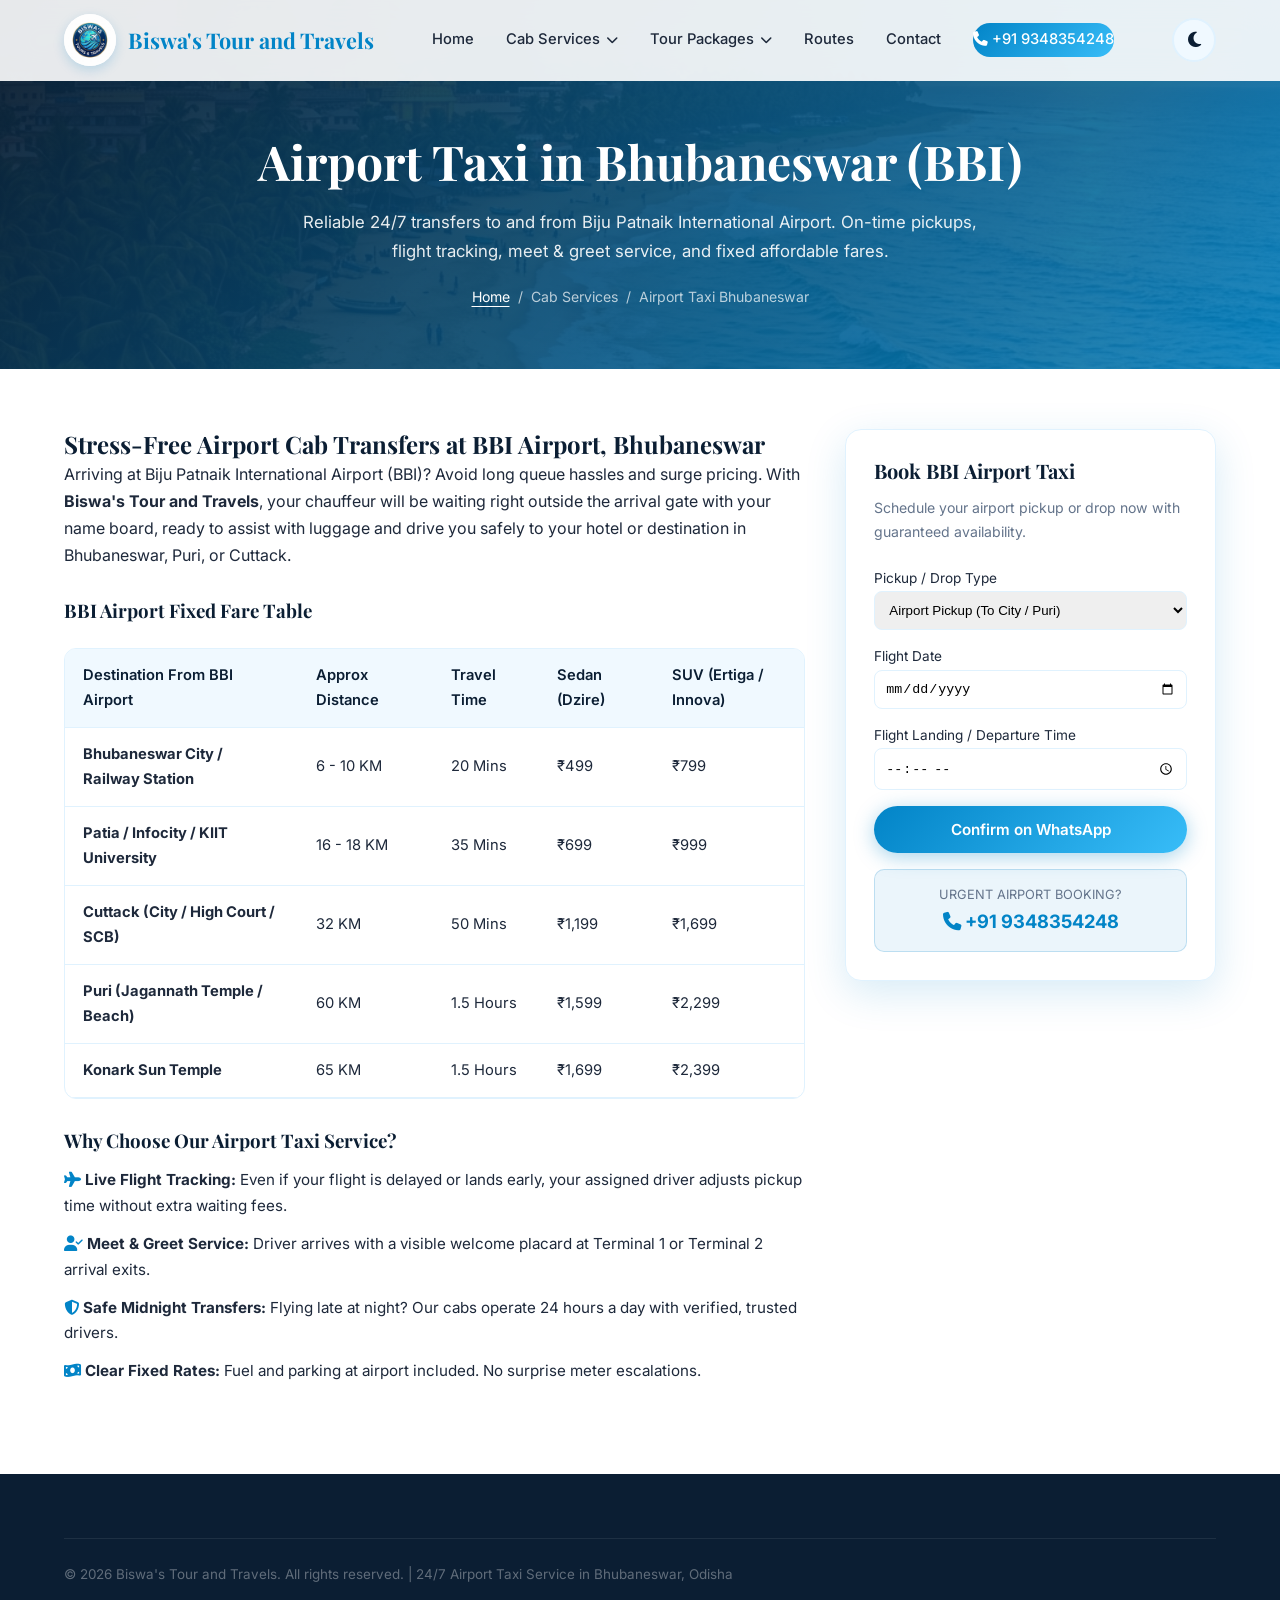
==== airport-taxi-bhubaneswar.html @ d4b322db "feat: expand website with dedicated tour package and cab service pages" ====
<!DOCTYPE html>
<html lang="en">

<head>
  <meta charset="UTF-8">
  <meta name="viewport" content="width=device-width, initial-scale=1.0">
  <title>Airport Taxi Bhubaneswar | BBI Airport Cab Service - Biswa's Tour and Travels</title>
  <meta name="description"
    content="Reliable 24/7 airport taxi in Bhubaneswar by Biswa's Tour and Travels. On-time BBI airport pickup & drop, flight tracking, flat fares to Puri, Cuttack & hotels.">
  <meta name="keywords"
    content="airport taxi bhubaneswar, bbi airport cab, bhubaneswar airport pickup drop, taxi from bhubaneswar airport to puri, car rental bhubaneswar airport">
  <link rel="canonical" href="airport-taxi-bhubaneswar.html">
  <link rel="shortcut icon" href="./images/logo.png">
  <link rel="stylesheet" href="style.css">
  <link rel="stylesheet" href="https://cdnjs.cloudflare.com/ajax/libs/font-awesome/6.5.1/css/all.min.css">

  <script type="application/ld+json">
  {
    "@context": "https://schema.org",
    "@type": "Service",
    "name": "Bhubaneswar Airport Taxi Service",
    "provider": {
      "@type": "TaxiService",
      "name": "Biswa's Tour and Travels",
      "telephone": "+919348354248",
      "address": {
        "@type": "PostalAddress",
        "streetAddress": "District Centre, Chandrasekharpur",
        "addressLocality": "Bhubaneswar",
        "addressRegion": "Odisha",
        "postalCode": "751016",
        "addressCountry": "IN"
      }
    },
    "areaServed": "Biju Patnaik International Airport (BBI), Bhubaneswar",
    "description": "On-time airport transfers from Biju Patnaik International Airport (BBI) to Bhubaneswar city, Puri, Cuttack, and Odisha."
  }
  </script>
</head>

<body>
  <!-- NAVBAR -->
  <nav class="navbar scrolled" id="navbar">
    <div class="container">
      <a href="index.html" class="logo">
        <div class="logo-icon"><img src="./images/logo.png" alt="Biswa's Tour and Travels Logo"></div>
        Biswa's Tour and Travels
      </a>
      <div class="nav-links" id="nav-links">
        <a href="index.html">Home</a>
        <div class="nav-dropdown">
          <a class="nav-dropdown-toggle">Cab Services <i class="fa-solid fa-chevron-down"></i></a>
          <div class="dropdown-menu">
            <a href="cab-booking-bhubaneswar.html"><i class="fa-solid fa-car"></i> Cab Booking</a>
            <a href="airport-taxi-bhubaneswar.html"><i class="fa-solid fa-plane-arrival"></i> Airport Taxi</a>
            <a href="outstation-cab-bhubaneswar.html"><i class="fa-solid fa-route"></i> Outstation Cab</a>
            <a href="local-sightseeing-bhubaneswar.html"><i class="fa-solid fa-camera"></i> Local Sightseeing</a>
          </div>
        </div>
        <div class="nav-dropdown">
          <a class="nav-dropdown-toggle">Tour Packages <i class="fa-solid fa-chevron-down"></i></a>
          <div class="dropdown-menu">
            <a href="puri-tour-package.html"><i class="fa-solid fa-om"></i> Puri Tour Package</a>
            <a href="konark-tour-package.html"><i class="fa-solid fa-sun"></i> Konark Tour Package</a>
            <a href="chilika-tour-package.html"><i class="fa-solid fa-water"></i> Chilika Lake Tour</a>
            <a href="daringbadi-tour-package.html"><i class="fa-solid fa-mountain"></i> Daringbadi Tour</a>
            <a href="simlipal-tour-package.html"><i class="fa-solid fa-paw"></i> Simlipal National Park</a>
          </div>
        </div>
        <a href="index.html#popular-routes">Routes</a>
        <a href="contact.html">Contact</a>
        <a href="tel:+919348354248" class="nav-cta"><i class="fa-solid fa-phone"></i> +91 9348354248</a>
      </div>
      <button class="theme-toggle" id="theme-toggle" aria-label="Toggle dark mode">
        <i class="fa-solid fa-moon"></i><i class="fa-solid fa-sun"></i>
      </button>
      <button class="hamburger" id="hamburger" aria-label="Toggle menu">
        <span></span><span></span><span></span>
      </button>
    </div>
  </nav>

  <!-- PAGE HERO -->
  <section class="page-hero">
    <div class="container">
      <h1>Airport Taxi in Bhubaneswar (BBI)</h1>
      <p>Reliable 24/7 transfers to and from Biju Patnaik International Airport. On-time pickups, flight tracking, meet & greet service, and fixed affordable fares.</p>
      <div class="breadcrumbs">
        <a href="index.html">Home</a> <span>/</span> <span>Cab Services</span> <span>/</span> <span>Airport Taxi Bhubaneswar</span>
      </div>
    </div>
  </section>

  <!-- DETAILS CONTENT -->
  <section class="details-content">
    <div class="container">
      <div class="details-grid">
        <div class="details-main">
          <h2>Stress-Free Airport Cab Transfers at BBI Airport, Bhubaneswar</h2>
          <p>Arriving at Biju Patnaik International Airport (BBI)? Avoid long queue hassles and surge pricing. With <strong>Biswa's Tour and Travels</strong>, your chauffeur will be waiting right outside the arrival gate with your name board, ready to assist with luggage and drive you safely to your hotel or destination in Bhubaneswar, Puri, or Cuttack.</p>

          <h3 style="margin-top:30px; margin-bottom:14px;">BBI Airport Fixed Fare Table</h3>
          <div class="table-responsive">
            <table class="styled-table">
              <thead>
                <tr>
                  <th>Destination From BBI Airport</th>
                  <th>Approx Distance</th>
                  <th>Travel Time</th>
                  <th>Sedan (Dzire)</th>
                  <th>SUV (Ertiga / Innova)</th>
                </tr>
              </thead>
              <tbody>
                <tr>
                  <td><strong>Bhubaneswar City / Railway Station</strong></td>
                  <td>6 - 10 KM</td>
                  <td>20 Mins</td>
                  <td>₹499</td>
                  <td>₹799</td>
                </tr>
                <tr>
                  <td><strong>Patia / Infocity / KIIT University</strong></td>
                  <td>16 - 18 KM</td>
                  <td>35 Mins</td>
                  <td>₹699</td>
                  <td>₹999</td>
                </tr>
                <tr>
                  <td><strong>Cuttack (City / High Court / SCB)</strong></td>
                  <td>32 KM</td>
                  <td>50 Mins</td>
                  <td>₹1,199</td>
                  <td>₹1,699</td>
                </tr>
                <tr>
                  <td><strong>Puri (Jagannath Temple / Beach)</strong></td>
                  <td>60 KM</td>
                  <td>1.5 Hours</td>
                  <td>₹1,599</td>
                  <td>₹2,299</td>
                </tr>
                <tr>
                  <td><strong>Konark Sun Temple</strong></td>
                  <td>65 KM</td>
                  <td>1.5 Hours</td>
                  <td>₹1,699</td>
                  <td>₹2,399</td>
                </tr>
              </tbody>
            </table>
          </div>

          <h3 style="margin-top:30px; margin-bottom:14px;">Why Choose Our Airport Taxi Service?</h3>
          <ul style="display:flex; flex-direction:column; gap:12px; font-size:0.95rem; color:var(--text); margin-bottom:30px;">
            <li><i class="fa-solid fa-plane" style="color:var(--primary);"></i> <strong>Live Flight Tracking:</strong> Even if your flight is delayed or lands early, your assigned driver adjusts pickup time without extra waiting fees.</li>
            <li><i class="fa-solid fa-user-check" style="color:var(--primary);"></i> <strong>Meet & Greet Service:</strong> Driver arrives with a visible welcome placard at Terminal 1 or Terminal 2 arrival exits.</li>
            <li><i class="fa-solid fa-shield-halved" style="color:var(--primary);"></i> <strong>Safe Midnight Transfers:</strong> Flying late at night? Our cabs operate 24 hours a day with verified, trusted drivers.</li>
            <li><i class="fa-solid fa-money-bill-wave" style="color:var(--primary);"></i> <strong>Clear Fixed Rates:</strong> Fuel and parking at airport included. No surprise meter escalations.</li>
          </ul>
        </div>

        <!-- SIDEBAR -->
        <aside class="sidebar">
          <div class="sidebar-booking-card">
            <h3>Book BBI Airport Taxi</h3>
            <p>Schedule your airport pickup or drop now with guaranteed availability.</p>
            <form onsubmit="event.preventDefault(); window.open('https://wa.me/919348354248?text=' + encodeURIComponent('Hi Biswa\'s Tour and Travels, I need an Airport Taxi at Bhubaneswar (BBI) on ' + document.getElementById('air-date').value + ' for flight time ' + document.getElementById('air-time').value), '_blank');">
              <div class="form-group" style="margin-bottom:12px;">
                <label style="font-size:0.85rem;">Pickup / Drop Type</label>
                <select id="air-service" style="width:100%; padding:10px; border-radius:8px; border:1px solid var(--border);" required>
                  <option value="Airport Pickup">Airport Pickup (To City / Puri)</option>
                  <option value="Airport Drop">Airport Drop (From City / Hotels)</option>
                </select>
              </div>
              <div class="form-group" style="margin-bottom:12px;">
                <label style="font-size:0.85rem;">Flight Date</label>
                <input type="date" id="air-date" style="width:100%; padding:10px; border-radius:8px; border:1px solid var(--border);" required>
              </div>
              <div class="form-group" style="margin-bottom:16px;">
                <label style="font-size:0.85rem;">Flight Landing / Departure Time</label>
                <input type="time" id="air-time" style="width:100%; padding:10px; border-radius:8px; border:1px solid var(--border);" required>
              </div>
              <button type="submit" class="btn btn-primary" style="width:100%; justify-content:center;">Confirm on WhatsApp</button>
            </form>

            <div class="call-badge-box">
              <span>Urgent Airport Booking?</span>
              <a href="tel:+919348354248"><i class="fa-solid fa-phone"></i> +91 9348354248</a>
            </div>
          </div>
        </aside>
      </div>
    </div>
  </section>

  <!-- FOOTER -->
  <footer class="footer">
    <div class="container">
      <div class="footer-bottom">
        <p>&copy; 2026 Biswa's Tour and Travels. All rights reserved. | 24/7 Airport Taxi Service in Bhubaneswar, Odisha</p>
      </div>
    </div>
  </footer>

  <!-- Mobile Bottom Sticky Action Bar -->
  <div class="mobile-bottom-bar">
    <a href="tel:+919348354248" class="mobile-btn mobile-btn-call"><i class="fa-solid fa-phone"></i> Call Airport Desk</a>
    <a href="https://wa.me/919348354248?text=Hello Biswa's Tour and Travels, I need an airport taxi at BBI Airport Bhubaneswar." target="_blank" class="mobile-btn mobile-btn-wa"><i class="fa-brands fa-whatsapp"></i> WhatsApp</a>
  </div>

  <script src="script.js"></script>
</body>
</html>
---- style.css ----
@import url('https://fonts.googleapis.com/css2?family=Inter:wght@300;400;500;600;700&family=Playfair+Display:wght@400;500;600;700&display=swap');

:root {
  --primary: #0284c7;
  --primary-dark: #0369a1;
  --primary-light: #38bdf8;
  --accent: #0ea5e9;
  --accent-gold: #f59e0b;
  --accent-light: #7dd3fc;
  --dark: #0b1e33;
  --dark-light: #132d4b;
  --text: #1e293b;
  --text-light: #64748b;
  --white: #ffffff;
  --off-white: #f0f9ff;
  --border: #e0f2fe;
  --shadow: 0 4px 24px rgba(2,132,199,0.08);
  --shadow-lg: 0 12px 40px rgba(2,132,199,0.16);
  --radius: 16px;
  --radius-sm: 10px;
  --transition: 0.3s cubic-bezier(0.4, 0, 0.2, 1);
}

*, *::before, *::after { box-sizing: border-box; margin: 0; padding: 0; }

html { scroll-behavior: smooth; font-size: 16px; }

body {
  font-family: 'Inter', sans-serif;
  color: var(--text);
  line-height: 1.7;
  background: var(--white);
  overflow-x: hidden;
}

h1, h2, h3, h4 { font-family: 'Playfair Display', serif; line-height: 1.3; color: var(--dark); }

a { text-decoration: none; color: inherit; transition: var(--transition); }
img { max-width: 100%; display: block; }
ul { list-style: none; }

.container { max-width: 1200px; margin: 0 auto; padding: 0 24px; }

/* ─── NAVBAR ─── */
.navbar {
  position: fixed; top: 0; left: 0; right: 0; z-index: 1000;
  padding: 14px 0;
  background: rgba(255,255,255,0.9);
  backdrop-filter: blur(16px);
  border-bottom: 1px solid transparent;
  transition: var(--transition);
}
.navbar.scrolled {
  padding: 10px 0;
  border-bottom-color: var(--border);
  box-shadow: 0 4px 20px rgba(2,132,199,0.08);
}
.navbar .container { display: flex; align-items: center; justify-content: space-between; }
.logo {
  display: flex; align-items: center; gap: 12px;
  font-family: 'Playfair Display', serif; font-size: 1.35rem; font-weight: 700; color: var(--primary);
}
.logo-icon {
  width: 52px; height: 52px;
  border-radius: 50%; display: flex; align-items: center; justify-content: center;
  overflow: hidden; flex-shrink: 0;
  box-shadow: 0 4px 12px rgba(2,132,199,0.2);
  background: white;
}
.logo-icon img {
  width: 100%; height: 100%; object-fit: cover;
}
/* small image logo in navbar */
.site-logo {
  width: 52px; height: 52px; object-fit: contain; border-radius: 50%; display: inline-block;
}
.logo-text { font-family: 'Playfair Display', serif; font-size: 1.05rem; font-weight: 700; color: var(--primary); }
.nav-links { display: flex; gap: 32px; align-items: center; }
.nav-links a {
  font-size: 0.92rem; font-weight: 500; color: var(--text);
  position: relative; padding: 4px 0;
}
.nav-links a::after {
  content: ''; position: absolute; bottom: -2px; left: 0; width: 0; height: 2px;
  background: var(--primary); border-radius: 2px; transition: var(--transition);
}
.nav-links a:hover { color: var(--primary); }
.nav-links a:hover::after { width: 100%; }
.nav-cta {
  background: linear-gradient(135deg, var(--primary), var(--primary-light));
  color: white !important; padding: 10px 24px; border-radius: 50px;
  font-weight: 600; font-size: 0.88rem;
}
.nav-cta::after { display: none !important; }
.nav-cta:hover { transform: translateY(-2px); box-shadow: 0 6px 20px rgba(2,132,199,0.35); }

.hamburger {
  display: none; flex-direction: column; gap: 5px; cursor: pointer;
  background: none; border: none; padding: 4px; z-index: 1001;
}
.hamburger span {
  width: 26px; height: 2.5px; background: var(--dark); border-radius: 4px;
  transition: var(--transition);
}
.hamburger.active span:nth-child(1) { transform: rotate(45deg) translate(5px, 5px); }
.hamburger.active span:nth-child(2) { opacity: 0; }
.hamburger.active span:nth-child(3) { transform: rotate(-45deg) translate(5px, -5px); }

/* ─── HERO ─── */
.hero {
  min-height: 100vh; display: flex; align-items: center; justify-content: center;
  position: relative; overflow: hidden;
  background: url('images/hero-bg.png') center/cover no-repeat;
}
.hero::before {
  content: ''; position: absolute; inset: 0;
  background: linear-gradient(135deg, rgba(11,30,51,0.82) 0%, rgba(2,132,199,0.55) 100%);
}
.hero-content {
  position: relative; z-index: 2; text-align: center;
  max-width: 780px; padding: 0 24px;
}
.hero-badge {
  display: inline-flex; align-items: center; gap: 8px;
  background: rgba(255,255,255,0.15); backdrop-filter: blur(12px);
  padding: 8px 20px; border-radius: 50px; margin-bottom: 28px;
  color: var(--accent-light); font-size: 0.85rem; font-weight: 500;
  border: 1px solid rgba(255,255,255,0.2);
}
.hero h1 {
  font-size: clamp(2.4rem, 5.5vw, 4rem); color: white;
  margin-bottom: 20px; letter-spacing: -0.5px;
}
.hero h1 span { color: var(--accent-light); }
.hero p {
  font-size: clamp(1rem, 2vw, 1.2rem); color: rgba(255,255,255,0.9);
  margin-bottom: 36px; max-width: 560px; margin-inline: auto;
}
.hero-btns { display: flex; gap: 16px; justify-content: center; flex-wrap: wrap; }

.btn {
  display: inline-flex; align-items: center; gap: 8px;
  padding: 14px 32px; border-radius: 50px; font-weight: 600;
  font-size: 0.95rem; cursor: pointer; border: none;
  transition: var(--transition); font-family: 'Inter', sans-serif;
}
.btn-primary {
  background: linear-gradient(135deg, var(--primary), var(--primary-light));
  color: white; box-shadow: 0 4px 20px rgba(2,132,199,0.35);
}
.btn-primary:hover { transform: translateY(-3px); box-shadow: 0 8px 30px rgba(2,132,199,0.45); }
.btn-outline {
  background: rgba(255,255,255,0.1); color: white;
  border: 2px solid rgba(255,255,255,0.35); backdrop-filter: blur(8px);
}
.btn-outline:hover { background: rgba(255,255,255,0.2); border-color: white; transform: translateY(-3px); }

.hero-stats {
  display: flex; gap: 48px; justify-content: center;
  margin-top: 56px; padding-top: 32px;
  border-top: 1px solid rgba(255,255,255,0.15);
}
.hero-stat { text-align: center; }
.hero-stat .number { font-family: 'Playfair Display', serif; font-size: 2rem; font-weight: 700; color: white; }
.hero-stat .label { font-size: 0.82rem; color: rgba(255,255,255,0.65); margin-top: 4px; }
/* ─── 3D REAL ANIMATION CAR ─── */
.scene-3d {
  position: absolute;
  bottom: 0;
  left: 0;
  width: 100%;
  height: 120px;
  perspective: 800px;
  overflow: hidden;
  z-index: 2;
  background: linear-gradient(to bottom, transparent, rgba(0,0,0,0.4));
}
.road-3d {
  position: absolute;
  bottom: -40px;
  left: -50%;
  width: 200%;
  height: 120px;
  background: repeating-linear-gradient(90deg, #1e293b 0%, #1e293b 40px, #0f172a 40px, #0f172a 80px);
  transform: rotateX(75deg);
  transform-origin: bottom;
  animation: moveRoad3D 0.5s linear infinite;
  box-shadow: inset 0 20px 20px rgba(0,0,0,0.5);
}
.road-3d::before {
  content: '';
  position: absolute;
  top: 50%;
  left: 0;
  width: 100%;
  height: 4px;
  background: repeating-linear-gradient(90deg, rgba(255,255,255,0.5) 0%, rgba(255,255,255,0.5) 20px, transparent 20px, transparent 40px);
}
@keyframes moveRoad3D {
  0% { transform: rotateX(75deg) translateX(0); }
  100% { transform: rotateX(75deg) translateX(-80px); }
}

.car-3d-wrapper {
  position: absolute;
  bottom: 15px;
  left: 50%;
  transform: translateX(-50%) translateZ(50px);
  display: flex;
  flex-direction: column;
  align-items: center;
  transition: transform 0.3s;
}
.car-3d-wrapper:hover {
  transform: translateX(-50%) translateZ(100px) scale(1.1);
}

.real-3d-car {
  overflow: visible;
}
.car-body {
  animation: bounceBody 0.8s ease-in-out infinite alternate;
  transform-origin: center;
}
.car-shadow {
  animation: pulseShadow 0.8s ease-in-out infinite alternate;
  transform-origin: center;
}
.wheel {
  transform-origin: center;
}
.back-wheel {
  transform-origin: 65px 65px;
  animation: spinWheel 0.4s linear infinite;
}
.front-wheel {
  transform-origin: 155px 65px;
  animation: spinWheel 0.4s linear infinite;
}

@keyframes bounceBody {
  0% { transform: translateY(0) rotate(0deg); }
  100% { transform: translateY(-3px) rotate(-0.5deg); }
}
@keyframes pulseShadow {
  0% { transform: scale(1); opacity: 0.5; }
  100% { transform: scale(0.9); opacity: 0.3; }
}
@keyframes spinWheel {
  0% { transform: rotate(0deg); }
  100% { transform: rotate(360deg); }
}

.car-model-tag {
  position: absolute;
  top: -15px;
  background: var(--accent);
  color: var(--dark);
  font-size: 0.7rem;
  font-weight: 700;
  padding: 3px 10px;
  border-radius: 4px;
  letter-spacing: 1px;
  box-shadow: 0 4px 10px rgba(0,0,0,0.4);
  text-transform: uppercase;
  z-index: 10;
  animation: bounceBody 0.8s ease-in-out infinite alternate;
}
.car-model-tag::after {
  content: '';
  position: absolute;
  bottom: -5px;
  left: 50%;
  transform: translateX(-50%);
  border-width: 5px 5px 0;
  border-style: solid;
  border-color: var(--accent) transparent transparent transparent;
}

/* ─── SECTION COMMON ─── */
.section { padding: 100px 0; }
.section-header { text-align: center; max-width: 600px; margin: 0 auto 60px; }
.section-tag {
  display: inline-block; font-size: 0.8rem; font-weight: 600; text-transform: uppercase;
  letter-spacing: 2px; color: var(--primary); margin-bottom: 12px;
  background: rgba(2,132,199,0.08); padding: 6px 16px; border-radius: 50px;
}
.section-header h2 { font-size: clamp(1.8rem, 3.5vw, 2.5rem); margin-bottom: 16px; }
.section-header p { color: var(--text-light); font-size: 1.05rem; }

/* ─── ABOUT ─── */
.about-grid { display: grid; grid-template-columns: 1fr 1fr; gap: 60px; align-items: center; }
.about-img {
  position: relative; border-radius: var(--radius); overflow: hidden;
  box-shadow: var(--shadow-lg);
}
.about-img img { width: 100%; height: 420px; object-fit: cover; }
.about-img-badge {
  position: absolute; bottom: 24px; left: 24px;
  background: rgba(255,255,255,0.95); backdrop-filter: blur(10px);
  padding: 16px 24px; border-radius: var(--radius-sm);
  box-shadow: var(--shadow);
}
.about-img-badge .number { font-family: 'Playfair Display', serif; font-size: 1.6rem; font-weight: 700; color: var(--primary); }
.about-img-badge .label { font-size: 0.78rem; color: var(--text-light); }
.about-text h2 { font-size: clamp(1.8rem, 3vw, 2.4rem); margin-bottom: 20px; }
.about-text p { color: var(--text-light); margin-bottom: 16px; font-size: 1.02rem; }
.about-features { display: flex; flex-direction: column; gap: 16px; margin-top: 28px; }
.about-feature {
  display: flex; align-items: center; gap: 14px;
  padding: 14px 18px; background: var(--off-white); border-radius: var(--radius-sm);
  transition: var(--transition);
}
.about-feature:hover { background: rgba(2,132,199,0.06); transform: translateX(6px); }
.about-feature-icon {
  width: 42px; height: 42px; border-radius: 10px;
  background: linear-gradient(135deg, var(--primary), var(--primary-light));
  display: flex; align-items: center; justify-content: center;
  color: white; font-size: 1.1rem; flex-shrink: 0;
}
.about-feature span { font-weight: 500; font-size: 0.95rem; }

/* ─── SERVICES ─── */
.services-section { background: var(--off-white); }
.services-grid { display: grid; grid-template-columns: repeat(3, 1fr); gap: 28px; }
.service-card {
  background: white; border-radius: var(--radius); padding: 40px 32px;
  text-align: center; box-shadow: var(--shadow);
  transition: var(--transition); position: relative; overflow: hidden;
  border: 1px solid var(--border);
}
.service-card::before {
  content: ''; position: absolute; top: 0; left: 0; right: 0; height: 4px;
  background: linear-gradient(90deg, var(--primary), var(--accent));
  transform: scaleX(0); transition: var(--transition); transform-origin: left;
}
.service-card:hover { transform: translateY(-8px); box-shadow: var(--shadow-lg); border-color: transparent; }
.service-card:hover::before { transform: scaleX(1); }
.service-icon {
  width: 72px; height: 72px; margin: 0 auto 24px;
  background: linear-gradient(135deg, rgba(2,132,199,0.08), rgba(2,132,199,0.18));
  border-radius: 20px; display: flex; align-items: center; justify-content: center;
  font-size: 1.8rem; transition: var(--transition); color: var(--primary);
}
.service-card:hover .service-icon {
  background: linear-gradient(135deg, var(--primary), var(--primary-light));
  color: white; transform: scale(1.1);
}
.service-card h3 { font-size: 1.3rem; margin-bottom: 14px; }
.service-card p { color: var(--text-light); font-size: 0.95rem; line-height: 1.7; }

/* ─── PRICE CALCULATOR ─── */
.calculator-section { background: linear-gradient(135deg, var(--dark), var(--dark-light)); }
.calculator-section .section-tag { background: rgba(2,132,199,0.2); color: var(--primary-light); }
.calculator-section .section-header h2 { color: white; }
.calculator-section .section-header p { color: rgba(255,255,255,0.6); }
.calc-card {
  max-width: 620px; margin: 0 auto;
  background: rgba(255,255,255,0.06); backdrop-filter: blur(20px);
  border: 1px solid rgba(255,255,255,0.1); border-radius: var(--radius);
  padding: 40px 36px; text-align: center;
}

/* Calculator Inputs */
.calc-inputs { margin-bottom: 8px; }
.calc-field {
  display: flex; align-items: center; gap: 14px;
  background: rgba(255,255,255,0.08); border: 2px solid rgba(255,255,255,0.12);
  border-radius: var(--radius-sm); padding: 4px 8px 4px 16px;
  transition: var(--transition);
}
.calc-field:focus-within { border-color: var(--primary-light); background: rgba(255,255,255,0.1); }
.calc-field-icon { font-size: 1.1rem; color: var(--primary-light); flex-shrink: 0; }
.calc-field-icon.dest { color: var(--accent); }
.calc-field input {
  flex: 1; padding: 14px 8px; background: transparent; border: none;
  color: white; font-size: 1rem; font-family: 'Inter', sans-serif; outline: none;
}
.calc-field input::placeholder { color: rgba(255,255,255,0.35); }

.calc-connector {
  display: flex; flex-direction: column; align-items: center;
  padding: 2px 0; margin-left: 28px;
}
.calc-connector-line { width: 2px; height: 8px; background: rgba(255,255,255,0.15); }
.calc-connector-dot {
  width: 28px; height: 28px; border-radius: 50%;
  background: rgba(255,255,255,0.08); border: 1px solid rgba(255,255,255,0.15);
  display: flex; align-items: center; justify-content: center;
  color: rgba(255,255,255,0.4); font-size: 0.7rem;
}

/* Loading */
.calc-loading {
  display: none; align-items: center; justify-content: center; gap: 12px;
  padding: 24px; color: rgba(255,255,255,0.6); font-size: 0.92rem;
}
.calc-loading.show { display: flex; animation: fadeUp 0.3s ease; }
.calc-spinner {
  width: 22px; height: 22px; border: 3px solid rgba(255,255,255,0.15);
  border-top-color: var(--primary-light); border-radius: 50%;
  animation: spin 0.8s linear infinite;
}
@keyframes spin { to { transform: rotate(360deg); } }

/* Error */
.calc-error {
  display: none; align-items: center; justify-content: center; gap: 10px;
  padding: 16px 20px; margin-top: 16px; border-radius: var(--radius-sm);
  background: rgba(239,68,68,0.12); border: 1px solid rgba(239,68,68,0.25);
  color: #fca5a5; font-size: 0.9rem;
}
.calc-error.show { display: flex; animation: fadeUp 0.3s ease; }

/* Results */
.calc-results { display: none; margin-top: 24px; }
.calc-results.show { display: block; animation: fadeUp 0.4s ease; }

.calc-distance-badge {
  display: inline-flex; align-items: center; gap: 10px;
  background: rgba(2,132,199,0.18); border: 1px solid rgba(2,132,199,0.3);
  padding: 10px 24px; border-radius: 50px; margin-bottom: 24px;
  color: var(--primary-light); font-weight: 600; font-size: 0.95rem;
}
.calc-duration {
  color: rgba(255,255,255,0.4); font-weight: 400; font-size: 0.85rem;
  padding-left: 10px; border-left: 1px solid rgba(255,255,255,0.15);
}

.calc-cars-grid { display: grid; grid-template-columns: 1fr 1fr; gap: 16px; }

.calc-car-card {
  background: rgba(255,255,255,0.06); border: 1px solid rgba(255,255,255,0.1);
  border-radius: var(--radius-sm); padding: 24px 20px;
  text-align: left; transition: var(--transition); position: relative;
}
.calc-car-card:hover { background: rgba(255,255,255,0.09); border-color: rgba(255,255,255,0.18); transform: translateY(-4px); }
.calc-car-card.premium { border-color: rgba(2,132,199,0.4); }
.calc-car-card.premium:hover { border-color: rgba(2,132,199,0.6); }

.calc-car-badge {
  position: absolute; top: -10px; right: 16px;
  background: linear-gradient(135deg, var(--primary), var(--primary-light));
  color: white; font-size: 0.7rem; font-weight: 700;
  padding: 3px 12px; border-radius: 50px; text-transform: uppercase; letter-spacing: 0.5px;
}

.calc-car-header { display: flex; align-items: center; gap: 14px; margin-bottom: 16px; }
.calc-car-icon {
  width: 44px; height: 44px; border-radius: 12px;
  background: rgba(2,132,199,0.15); display: flex; align-items: center; justify-content: center;
  color: var(--primary-light); font-size: 1.1rem;
}
.calc-car-card.premium .calc-car-icon { background: rgba(2,132,199,0.25); color: var(--accent-light); }
.calc-car-card h4 { font-family: 'Inter', sans-serif; font-size: 1rem; font-weight: 700; color: white; margin-bottom: 2px; }
.calc-car-rate { font-size: 0.8rem; color: rgba(255,255,255,0.4); font-weight: 500; }

.calc-car-price {
  font-family: 'Playfair Display', serif; font-size: 2rem; font-weight: 700;
  color: var(--primary-light); margin-bottom: 8px;
  transition: var(--transition);
}
.calc-car-card.premium .calc-car-price { color: var(--accent-light); }
.calc-car-tag { font-size: 0.78rem; color: rgba(255,255,255,0.3); }

/* Google Places Autocomplete dropdown override */
.pac-container {
  border-radius: 12px; border: 1px solid rgba(255,255,255,0.15);
  box-shadow: 0 8px 32px rgba(0,0,0,0.4); margin-top: 4px;
  font-family: 'Inter', sans-serif;
}
body.dark .pac-container {
  background: #131f2e; border-color: #1e3044;
}
body.dark .pac-container .pac-item {
  border-color: #1e3044; color: #c8d6e0;
}
body.dark .pac-container .pac-item:hover { background: #1a2a38; }
body.dark .pac-container .pac-item-query { color: #e8eff5; }

@media (max-width: 520px) {
  .calc-cars-grid { grid-template-columns: 1fr; }
  .calc-card { padding: 28px 20px; }
}

/* ─── BOOKING FORM (Full-page split layout) ─── */

.booking-section { background: var(--off-white); }
.booking-card { max-width: 1200px; margin: 0 auto; }
.booking-split {
  display: grid; grid-template-columns: 45% 55%; min-height: 72vh; align-items: stretch; border-radius: var(--radius); overflow: hidden; box-shadow: var(--shadow-lg);
}
.booking-image {
  background-image: url('images/bookingimg.jpeg');
  background-size: cover;
  background-position: center top;
  background-repeat: no-repeat;
  background-color: var(--off-white);
  min-height: 100%;
  height: 100%;
}
.booking-form-wrap { display: flex; align-items: stretch; justify-content: center; background: white; height: 100%; }
.booking-inner { width: 100%; max-width: 560px; padding: 48px 44px; }
.booking-inner .form-grid { display: grid; grid-template-columns: 1fr 1fr; gap: 20px; }
.booking-inner .form-group { display: flex; flex-direction: column; gap: 8px; }
.booking-inner .form-group.full { grid-column: 1 / -1; }
.booking-inner .form-group label { font-size: 0.88rem; font-weight: 600; color: var(--text); }
.booking-inner .form-group input, .booking-inner .form-group select, .booking-inner .form-group textarea {
  padding: 14px 18px; border: 2px solid var(--border); border-radius: var(--radius-sm);
  font-size: 0.95rem; font-family: 'Inter', sans-serif; color: var(--text);
  outline: none; transition: var(--transition); background: white;
}
.booking-inner .form-group input:focus, .booking-inner .form-group select:focus { border-color: var(--primary); box-shadow: 0 0 0 3px rgba(2,132,199,0.15); }
.booking-inner .form-submit {
  margin-top: 28px; width: 100%; padding: 16px;
  background: linear-gradient(135deg, var(--primary), var(--primary-light));
  color: white; border: none; border-radius: var(--radius-sm);
  font-size: 1rem; font-weight: 700; cursor: pointer;
  font-family: 'Inter', sans-serif; transition: var(--transition);
}
.booking-inner .form-submit:hover { transform: translateY(-2px); box-shadow: 0 8px 28px rgba(2,132,199,0.35); }
.form-success { display: none; text-align: center; padding: 32px; background: rgba(2,132,199,0.06); border-radius: var(--radius-sm); margin-top: 20px; }
.form-success.show { display: block; animation: fadeUp 0.4s ease; }
.form-success .icon { font-size: 3rem; margin-bottom: 12px; }
.form-success h3 { color: var(--primary); margin-bottom: 8px; }
.form-success p { color: var(--text-light); font-size: 0.95rem; }

@media (max-width: 900px) {
  .booking-split { grid-template-columns: 1fr; }
  .booking-image { height: 280px; background-size: cover; background-position: center; }
  .booking-form-wrap { padding: 28px 16px; }
  .booking-inner { padding: 24px 16px; max-width: 100%; }
  .booking-inner .form-grid { grid-template-columns: 1fr; gap: 16px; }
  .booking-inner .form-group.full { grid-column: 1 / -1; }
  .booking-inner .form-group label { font-size: 0.85rem; }
  .booking-inner .form-group input, .booking-inner .form-group select { padding: 12px 14px; font-size: 0.9rem; }
  .booking-inner .form-submit { padding: 14px 16px; font-size: 0.95rem; margin-top: 20px; }
}

@media (max-width: 600px) {
  .booking-image { height: 200px; background-size: cover; background-position: center; }
  .booking-form-wrap { padding: 20px 12px; justify-content: flex-start; }
  .booking-inner { padding: 18px 12px; }
  .booking-inner .form-grid { gap: 12px; }
  .booking-inner .form-group label { font-size: 0.8rem; margin-bottom: 6px; }
  .booking-inner .form-group input,
  .booking-inner .form-group select,
  .booking-inner .form-group textarea { font-size: 0.9rem; padding: 11px 12px; border-radius: 8px; }
  .booking-inner .form-submit { padding: 13px 14px; font-size: 0.9rem; margin-top: 16px; border-radius: 8px; }
}

/* ─── CONTACT ─── */
.contact-grid { display: grid; grid-template-columns: 1fr 1fr; gap: 48px; }
.contact-info { display: flex; flex-direction: column; gap: 28px; }
.contact-card {
  display: flex; align-items: flex-start; gap: 18px;
  padding: 24px; background: var(--off-white); border-radius: var(--radius-sm);
  transition: var(--transition); border: 1px solid transparent;
}
.contact-card:hover { background: white; border-color: var(--border); box-shadow: var(--shadow); transform: translateY(-4px); }
.contact-icon {
  width: 50px; height: 50px; border-radius: 14px;
  background: linear-gradient(135deg, var(--primary), var(--primary-light));
  display: flex; align-items: center; justify-content: center;
  color: white; font-size: 1.2rem; flex-shrink: 0;
}
.contact-card h4 { font-size: 1rem; margin-bottom: 4px; font-family: 'Inter', sans-serif; font-weight: 600; }
.contact-card p { color: var(--text-light); font-size: 0.92rem; }
.contact-map {
  border-radius: var(--radius); overflow: hidden;
  box-shadow: var(--shadow); border: 1px solid var(--border); min-height: 380px;
}
.contact-map iframe { width: 100%; height: 100%; min-height: 380px; border: none; }

/* ─── FOOTER ─── */
.footer {
  background: var(--dark); color: rgba(255,255,255,0.7); padding: 64px 0 0;
}
.footer-grid { display: grid; grid-template-columns: 2fr 1fr 1fr 1fr; gap: 48px; margin-bottom: 48px; }
.footer-brand .logo { color: white; margin-bottom: 16px; }
.footer-brand p { font-size: 0.9rem; line-height: 1.8; color: rgba(255,255,255,0.5); max-width: 300px; }
.footer h4 {
  font-family: 'Inter', sans-serif; font-size: 0.95rem; font-weight: 600;
  color: white; margin-bottom: 20px;
}
.footer ul li { margin-bottom: 10px; }
.footer ul a { font-size: 0.9rem; color: rgba(255,255,255,0.5); }
.footer ul a:hover { color: var(--accent-light); }
.footer-social { display: flex; gap: 12px; margin-top: 20px; }
.footer-social a {
  width: 40px; height: 40px; border-radius: 10px;
  background: rgba(255,255,255,0.08); display: flex; align-items: center; justify-content: center;
  color: rgba(255,255,255,0.6); font-size: 1rem; transition: var(--transition);
}
.footer-social a:hover { background: var(--primary); color: white; transform: translateY(-3px); }
.footer-bottom {
  border-top: 1px solid rgba(255,255,255,0.08); padding: 24px 0;
  display: flex; align-items: center; justify-content: space-between;
  font-size: 0.84rem; color: rgba(255,255,255,0.35);
}

/* ─── ANIMATIONS ─── */
@keyframes fadeUp { from { opacity: 0; transform: translateY(20px); } to { opacity: 1; transform: translateY(0); } }

.reveal { opacity: 0; transform: translateY(30px); transition: opacity 0.7s ease, transform 0.7s ease; }
.reveal.visible { opacity: 1; transform: translateY(0); }

/* ─── RESPONSIVE ─── */
@media (max-width: 992px) {
  .about-grid, .contact-grid { grid-template-columns: 1fr; gap: 40px; }
  .services-grid { grid-template-columns: 1fr 1fr; }
  .footer-grid { grid-template-columns: 1fr 1fr; }
  .hero-stats { gap: 32px; }
}

@media (max-width: 768px) {
  .nav-links {
    position: fixed; top: 0; right: -100%; width: 280px; height: 100vh;
    background: white; flex-direction: column; padding: 80px 32px 32px;
    gap: 8px; box-shadow: -8px 0 30px rgba(0,0,0,0.1); transition: var(--transition);
  }
  .nav-links.active { right: 0; }
  .nav-links a { font-size: 1.05rem; padding: 12px 0; width: 100%; }
  .nav-links a::after { display: none; }
  .hamburger { display: flex; }
  .nav-cta { text-align: center; margin-top: 12px; }
  .services-grid { grid-template-columns: 1fr; }
  .hero-stats { flex-direction: column; gap: 20px; }
  .form-grid { grid-template-columns: 1fr; }
  .booking-card { padding: 32px 24px; }
  .calc-card { padding: 32px 24px; }
  .footer-grid { grid-template-columns: 1fr; gap: 32px; }
  .footer-bottom { flex-direction: column; gap: 12px; text-align: center; }
  .section { padding: 72px 0; }
}

@media (max-width: 480px) {
  .hero-btns { flex-direction: column; align-items: center; }
  .btn { width: 100%; justify-content: center; }
  .booking-split { min-height: auto; }
  .booking-image { height: 160px; }
  .booking-section { padding: 60px 0; }
  .booking-inner { padding: 16px 10px; }
  .booking-form-wrap { padding: 16px 10px; }
  .booking-inner .form-group { gap: 6px; }
  .booking-inner .form-group label { font-size: 0.75rem; font-weight: 700; }
  .booking-inner .form-group input,
  .booking-inner .form-group select,
  .booking-inner .form-group textarea { font-size: 0.85rem; padding: 10px 10px; }
  .booking-inner .form-submit { padding: 12px 12px; font-size: 0.85rem; margin-top: 14px; }
}

/* ─── THEME TOGGLE ─── */
.theme-toggle {
  width: 44px; height: 44px; border-radius: 50%; border: 2px solid var(--border);
  background: var(--off-white); cursor: pointer; display: flex;
  align-items: center; justify-content: center; position: relative;
  transition: var(--transition); overflow: hidden; flex-shrink: 0;
}
.theme-toggle:hover { border-color: var(--primary); transform: scale(1.08); }
.theme-toggle .fa-moon {
  font-size: 1.1rem; color: var(--dark); transition: var(--transition);
  position: absolute;
}
.theme-toggle .fa-sun {
  font-size: 1.15rem; color: var(--accent); transition: var(--transition);
  position: absolute; opacity: 0; transform: rotate(-90deg) scale(0);
}

/* ─── DARK MODE ─── */
body.dark {
  --text: #cbd5e1;
  --text-light: #94a3b8;
  --dark: #f0f9ff;
  --dark-light: #102338;
  --white: #0a131e;
  --off-white: #0f1c2b;
  --border: #1a3048;
  --shadow: 0 4px 24px rgba(0,0,0,0.3);
  --shadow-lg: 0 12px 40px rgba(0,0,0,0.45);
  background: #0a131e;
}

body.dark .navbar {
  background: rgba(10,19,30,0.92);
  border-bottom-color: var(--border);
}
body.dark .navbar.scrolled {
  box-shadow: 0 4px 20px rgba(0,0,0,0.35);
}
body.dark .hamburger span { background: #cbd5e1; }

body.dark .theme-toggle { background: #102338; border-color: #1a3048; }
body.dark .theme-toggle .fa-moon { opacity: 0; transform: rotate(90deg) scale(0); }
body.dark .theme-toggle .fa-sun { opacity: 1; transform: rotate(0) scale(1); }

body.dark .service-card { background: #0f1c2b; border-color: #1a3048; }
body.dark .service-card:hover { border-color: var(--primary); }
body.dark .service-icon { background: linear-gradient(135deg, rgba(2,132,199,0.15), rgba(2,132,199,0.25)); }

body.dark .about-feature { background: #0f1c2b; }
body.dark .about-feature:hover { background: rgba(2,132,199,0.1); }
body.dark .about-img-badge { background: rgba(10,19,30,0.95); }

body.dark .booking-card { background: #0f1c2b; border-color: #1a3048; }
body.dark .form-group input,
body.dark .form-group select {
  background: #0a131e; border-color: #1a3048; color: #cbd5e1;
}
body.dark .form-group input::placeholder { color: #64748b; }
body.dark .form-group input:focus,
body.dark .form-group select:focus {
  border-color: var(--primary); box-shadow: 0 0 0 3px rgba(2,132,199,0.25);
}
body.dark .form-success { background: rgba(2,132,199,0.12); }

body.dark .contact-card { background: #0f1c2b; }
body.dark .contact-card:hover { background: #15273b; border-color: #1a3048; }
body.dark .contact-map { border-color: #1a3048; }

body.dark .section-tag { background: rgba(2,132,199,0.18); }

body.dark .nav-links a { color: #cbd5e1; }
body.dark .nav-links a:hover { color: var(--primary-light); }

body.dark .footer {
  background: #070d14;
  border-top: 1px solid var(--border);
}

/* ─── WHATSAPP FLOATING BUTTON ─── */
.whatsapp-float {
  position: fixed;
  bottom: 30px;
  right: 30px;
  background: #25d366;
  color: white;
  padding: 12px 24px;
  border-radius: 50px;
  display: flex;
  align-items: center;
  gap: 10px;
  text-decoration: none;
  font-weight: 600;
  box-shadow: 0 10px 25px rgba(37, 211, 102, 0.4);
  z-index: 1000;
  transition: var(--transition);
}

.whatsapp-float i {
  font-size: 1.5rem;
}

.whatsapp-float:hover {
  transform: translateY(-5px);
  background: #20ba5a;
  box-shadow: 0 15px 30px rgba(37, 211, 102, 0.5);
  color: white;
}

@media (max-width: 768px) {
  .whatsapp-float span {
    display: none;
  }
  .whatsapp-float {
    padding: 15px;
    border-radius: 50%;
    bottom: 20px;
    right: 20px;
  }
}

/* ─── NEW SECTIONS (PLACES, PACKAGES, TESTIMONIALS, MODAL) ─── */
.places-controls { display: flex; flex-wrap: wrap; gap: 20px; justify-content: space-between; align-items: center; margin-bottom: 40px; }
.search-bar { display: flex; align-items: center; background: var(--off-white); border-radius: 50px; padding: 12px 24px; gap: 12px; flex: 1; max-width: 400px; border: 1px solid var(--border); transition: var(--transition); }
.search-bar:focus-within { border-color: var(--primary); box-shadow: 0 0 0 3px rgba(2,132,199,0.15); }
.search-bar input { border: none; background: transparent; outline: none; flex: 1; font-family: 'Inter', sans-serif; font-size: 0.95rem; color: var(--text); }
.filter-buttons { display: flex; gap: 10px; flex-wrap: wrap; }
.filter-btn { padding: 8px 20px; border-radius: 50px; border: 1px solid var(--border); background: var(--off-white); cursor: pointer; font-family: 'Inter', sans-serif; font-size: 0.9rem; font-weight: 500; transition: var(--transition); color: var(--text); }
.filter-btn:hover, .filter-btn.active { background: var(--primary); color: white; border-color: var(--primary); }

.places-grid { display: grid; grid-template-columns: repeat(auto-fill, minmax(260px, 1fr)); gap: 30px; }
.place-card { background: white; border-radius: var(--radius); overflow: hidden; box-shadow: var(--shadow); transition: var(--transition); border: 1px solid var(--border); display: flex; flex-direction: column; }
.place-card.hidden { display: none; }
.place-card:hover { transform: translateY(-8px); box-shadow: var(--shadow-lg); border-color: transparent; }
.place-img-wrap { position: relative; height: 200px; overflow: hidden; }
.place-img-wrap img { width: 100%; height: 100%; object-fit: cover; transition: transform 0.5s ease; }
.place-card:hover .place-img-wrap img { transform: scale(1.08); }
.place-rating { position: absolute; top: 12px; right: 12px; background: rgba(255,255,255,0.9); backdrop-filter: blur(4px); padding: 4px 10px; border-radius: 50px; font-size: 0.8rem; font-weight: 600; color: var(--dark); display: flex; align-items: center; gap: 4px; }
.place-rating i { color: #f59e0b; }
.place-info { padding: 24px; flex: 1; display: flex; flex-direction: column; }
.place-info h3 { font-size: 1.25rem; margin-bottom: 8px; }
.place-info p { color: var(--text-light); font-size: 0.9rem; margin-bottom: 20px; flex: 1; display: -webkit-box; -webkit-line-clamp: 2; -webkit-box-orient: vertical; overflow: hidden; }
.place-btn { width: 100%; padding: 12px; border-radius: 50px; border: 1px solid var(--primary); background: transparent; color: var(--primary); font-weight: 600; cursor: pointer; transition: var(--transition); font-family: 'Inter', sans-serif; text-align: center; }
.place-btn:hover { background: var(--primary); color: white; }

.packages-section { background: var(--off-white); }
.packages-grid { display: grid; grid-template-columns: repeat(auto-fit, minmax(300px, 1fr)); gap: 30px; }
.package-card { background: white; border-radius: var(--radius); overflow: hidden; box-shadow: var(--shadow); transition: var(--transition); border: 1px solid var(--border); }
.package-card:hover { transform: translateY(-8px); box-shadow: var(--shadow-lg); border-color: transparent;}
.package-img { height: 220px; overflow: hidden; }
.package-img img { width: 100%; height: 100%; object-fit: cover; transition: transform 0.5s ease; }
.package-card:hover .package-img img { transform: scale(1.08); }
.package-content { padding: 32px 28px; }
.package-content h3 { font-size: 1.4rem; margin-bottom: 12px; }
.package-meta { display: flex; justify-content: space-between; align-items: center; margin-bottom: 20px; font-size: 0.95rem; color: var(--text-light); }
.package-price { font-size: 1.25rem; font-weight: 700; color: var(--primary); font-family: 'Inter', sans-serif; }
.package-includes { margin-bottom: 24px; display: flex; flex-direction: column; gap: 8px; }
.package-includes li { display: flex; align-items: center; gap: 10px; font-size: 0.9rem; color: var(--text); }
.package-includes li i { color: var(--primary-light); }
.btn-block { width: 100%; justify-content: center; }

.testimonials-grid { display: grid; grid-template-columns: repeat(auto-fit, minmax(280px, 1fr)); gap: 30px; }
.testimonial-card { background: var(--off-white); border-radius: var(--radius); padding: 32px; box-shadow: var(--shadow); position: relative; border: 1px solid var(--border); transition: var(--transition); }
.testimonial-card:hover { transform: translateY(-5px); box-shadow: var(--shadow-lg); background: white;}
.testimonial-stars { color: #f59e0b; margin-bottom: 16px; font-size: 0.9rem; }
.testimonial-text { font-style: italic; color: var(--text); margin-bottom: 24px; font-size: 0.95rem; line-height: 1.8; }
.testimonial-author { display: flex; align-items: center; gap: 16px; }
.testimonial-author img { width: 50px; height: 50px; border-radius: 50%; object-fit: cover; }
.testimonial-author h4 { font-size: 1rem; margin: 0; font-family: 'Inter', sans-serif; font-weight: 600; }
.testimonial-author span { font-size: 0.8rem; color: var(--text-light); }

.place-modal-overlay { position: fixed; inset: 0; background: rgba(0,0,0,0.6); backdrop-filter: blur(8px); z-index: 2000; display: none; align-items: center; justify-content: center; padding: 20px; opacity: 0; transition: opacity 0.3s ease; }
.place-modal-overlay.show { display: flex; opacity: 1; }
.place-modal-content { background: white; border-radius: var(--radius); width: 100%; max-width: 900px; max-height: 90vh; overflow-y: auto; position: relative; transform: translateY(30px); transition: transform 0.4s cubic-bezier(0.4, 0, 0.2, 1); box-shadow: 0 20px 40px rgba(0,0,0,0.2); }
.place-modal-overlay.show .place-modal-content { transform: translateY(0); }
.modal-close { position: absolute; top: 16px; right: 16px; width: 40px; height: 40px; border-radius: 50%; background: rgba(255,255,255,0.9); border: none; font-size: 1.2rem; cursor: pointer; display: flex; align-items: center; justify-content: center; z-index: 10; transition: var(--transition); box-shadow: var(--shadow); color: var(--dark); }
.modal-close:hover { background: var(--primary); color: white; }
.modal-hero { height: 350px; position: relative; }
.modal-hero img { width: 100%; height: 100%; object-fit: cover; }
.modal-hero-content { position: absolute; bottom: 0; left: 0; right: 0; padding: 40px 30px 20px; background: linear-gradient(to top, rgba(0,0,0,0.8), transparent); color: white; }
.modal-hero-content h2 { color: white; font-size: 2.5rem; margin-bottom: 8px; }
.modal-rating { display: inline-flex; align-items: center; gap: 6px; background: var(--primary); color: white; padding: 4px 12px; border-radius: 50px; font-weight: 700; font-size: 0.9rem; margin-bottom: 8px; }
.modal-details { padding: 30px; display: grid; grid-template-columns: 2fr 1fr; gap: 40px; }
.modal-main-info p { color: var(--text); font-size: 1.05rem; margin-bottom: 24px; line-height: 1.8; }
.modal-meta { display: grid; grid-template-columns: 1fr 1fr; gap: 20px; margin-bottom: 30px; }
.modal-meta-item { display: flex; flex-direction: column; gap: 4px; }
.modal-meta-item span:first-child { font-size: 0.85rem; color: var(--text-light); font-weight: 600; text-transform: uppercase; letter-spacing: 1px; }
.modal-meta-item span:last-child { font-size: 1rem; color: var(--dark); font-weight: 500; }
.modal-sidebar { background: var(--off-white); padding: 24px; border-radius: var(--radius-sm); border: 1px solid var(--border); }
.modal-sidebar h3 { font-size: 1.2rem; margin-bottom: 16px; font-family: 'Inter', sans-serif; }
.modal-facilities { display: flex; flex-direction: column; gap: 12px; margin-bottom: 24px; }
.modal-facilities li { display: flex; align-items: center; gap: 10px; font-size: 0.9rem; color: var(--text); }
.modal-facilities li i { color: var(--primary); width: 20px; text-align: center; }
.modal-map { margin-top: 30px; border-radius: var(--radius-sm); overflow: hidden; height: 250px; }
.modal-map iframe { width: 100%; height: 100%; border: none; }

.success-actions { display: flex; gap: 10px; justify-content: center; margin-top: 20px; flex-wrap: wrap; }

/* Dark mode updates */
body.dark .search-bar { background: #0f1c2b; border-color: #1a3048; }
body.dark .search-bar input { color: #cbd5e1; }
body.dark .filter-btn { background: #0f1c2b; border-color: #1a3048; color: #cbd5e1; }
body.dark .filter-btn:hover, body.dark .filter-btn.active { background: var(--primary); border-color: var(--primary); color: white; }
body.dark .place-card, body.dark .package-card { background: #0f1c2b; border-color: #1a3048; }
body.dark .place-rating { background: rgba(15,28,43,0.9); color: #e8eff5; }
body.dark .packages-section, body.dark .testimonial-card { background: #0a131e; border-color: #1a3048; }
body.dark .place-modal-content { background: #0a131e; }
body.dark .modal-close { background: rgba(15,28,43,0.9); color: #cbd5e1; }
body.dark .modal-sidebar { background: #0f1c2b; border-color: #1a3048; }
body.dark .modal-meta-item span:last-child { color: #e8eff5; }
body.dark .testimonial-text { color: #cbd5e1; }
body.dark .package-includes li { color: #cbd5e1; }
body.dark .modal-main-info p { color: #cbd5e1; }
body.dark .testimonial-card:hover { background: #15273b; }

@media (max-width: 768px) {
  .modal-details { grid-template-columns: 1fr; gap: 24px; }
}

/* Success popup overlay (added for EmailJS confirmation) */
.popup {
  position: fixed;
  top: 0;
  left: 0;
  width: 100%;
  height: 100%;
  background: rgba(0,0,0,0.6);
  display: flex; justify-content: center; align-items: center;
  opacity: 0; visibility: hidden; transition: 0.4s; z-index: 9999;
}
.popup.show { opacity: 1; visibility: visible; }
.popup-content {
  background: white; padding: 30px 50px; border-radius: 15px;
  font-size: 22px; font-weight: bold; animation: popupAnim 0.4s ease;
}
@keyframes popupAnim { from { transform: scale(0.7); opacity:0 } to { transform: scale(1); opacity:1 } }

/* Disabled submit button appearance during sending */
.form-submit[disabled] { opacity: 0.7; cursor: not-allowed; }

/* ─── DROPDOWN NAVIGATION ─── */
.nav-dropdown {
  position: relative;
  display: inline-block;
}
.nav-dropdown-toggle {
  display: flex;
  align-items: center;
  gap: 6px;
  cursor: pointer;
}
.nav-dropdown-toggle i {
  font-size: 0.75rem;
  transition: transform 0.2s ease;
}
.nav-dropdown:hover .nav-dropdown-toggle i {
  transform: rotate(180deg);
}
.dropdown-menu {
  position: absolute;
  top: 100%;
  left: 0;
  background: white;
  min-width: 230px;
  box-shadow: 0 10px 30px rgba(0, 0, 0, 0.12);
  border-radius: 12px;
  padding: 10px 0;
  border: 1px solid var(--border);
  opacity: 0;
  visibility: hidden;
  transform: translateY(10px);
  transition: all 0.25s ease;
  z-index: 1002;
}
.nav-dropdown:hover .dropdown-menu {
  opacity: 1;
  visibility: visible;
  transform: translateY(0);
}
.dropdown-menu a {
  display: flex;
  align-items: center;
  gap: 10px;
  padding: 10px 20px;
  color: var(--text);
  font-size: 0.88rem;
  font-weight: 500;
  transition: var(--transition);
}
.dropdown-menu a:hover {
  background: var(--off-white);
  color: var(--primary);
  padding-left: 24px;
}
.dropdown-menu a::after {
  display: none !important;
}
body.dark .dropdown-menu {
  background: #0f1c2b;
  border-color: #1a3048;
}
body.dark .dropdown-menu a {
  color: #cbd5e1;
}
body.dark .dropdown-menu a:hover {
  background: #15273b;
  color: var(--primary-light);
}

/* ─── WHY CHOOSE US ─── */
.why-section {
  background: var(--white);
  position: relative;
}
.features-grid {
  display: grid;
  grid-template-columns: repeat(auto-fit, minmax(260px, 1fr));
  gap: 28px;
  margin-top: 20px;
}
.feature-card {
  background: var(--white);
  border-radius: var(--radius);
  padding: 32px 24px;
  border: 1px solid var(--border);
  box-shadow: var(--shadow);
  transition: var(--transition);
  position: relative;
  overflow: hidden;
  display: flex;
  flex-direction: column;
  align-items: flex-start;
}
.feature-card:hover {
  transform: translateY(-6px);
  box-shadow: var(--shadow-lg);
  border-color: var(--primary-light);
}
.feature-icon-box {
  width: 58px;
  height: 58px;
  border-radius: 14px;
  background: linear-gradient(135deg, rgba(2, 132, 199, 0.1), rgba(14, 165, 233, 0.2));
  color: var(--primary);
  display: flex;
  align-items: center;
  justify-content: center;
  font-size: 1.5rem;
  margin-bottom: 20px;
  transition: var(--transition);
}
.feature-card:hover .feature-icon-box {
  background: linear-gradient(135deg, var(--primary), var(--primary-light));
  color: white;
  transform: scale(1.05);
}
.feature-card h3 {
  font-size: 1.2rem;
  margin-bottom: 10px;
  color: var(--dark);
}
.feature-card p {
  font-size: 0.92rem;
  color: var(--text-light);
  line-height: 1.6;
}
body.dark .feature-card {
  background: #0f1c2b;
  border-color: #1a3048;
}
body.dark .feature-card h3 {
  color: #f1f5f9;
}
body.dark .feature-card p {
  color: #94a3b8;
}

/* ─── POPULAR ROUTES SECTION ─── */
.routes-section {
  background: var(--off-white);
}
.routes-grid {
  display: grid;
  grid-template-columns: repeat(auto-fit, minmax(320px, 1fr));
  gap: 24px;
}
.route-card {
  background: white;
  border-radius: var(--radius);
  padding: 24px;
  box-shadow: var(--shadow);
  border: 1px solid var(--border);
  transition: var(--transition);
  display: flex;
  flex-direction: column;
  justify-content: space-between;
}
.route-card:hover {
  transform: translateY(-6px);
  box-shadow: var(--shadow-lg);
  border-color: var(--primary);
}
.route-header {
  display: flex;
  align-items: center;
  justify-content: space-between;
  margin-bottom: 16px;
  padding-bottom: 14px;
  border-bottom: 1px dashed var(--border);
}
.route-title {
  font-size: 1.15rem;
  font-weight: 700;
  color: var(--dark);
  display: flex;
  align-items: center;
  gap: 8px;
}
.route-title i {
  color: var(--primary);
  font-size: 0.95rem;
}
.route-badge {
  background: rgba(2, 132, 199, 0.1);
  color: var(--primary);
  font-size: 0.75rem;
  font-weight: 700;
  padding: 4px 10px;
  border-radius: 50px;
  text-transform: uppercase;
}
.route-info {
  display: flex;
  gap: 16px;
  margin-bottom: 16px;
  font-size: 0.88rem;
  color: var(--text-light);
}
.route-info span {
  display: flex;
  align-items: center;
  gap: 6px;
}
.route-info i {
  color: var(--accent);
}
.route-footer {
  display: flex;
  align-items: center;
  justify-content: space-between;
  margin-top: auto;
  padding-top: 14px;
}
.route-price-tag {
  display: flex;
  flex-direction: column;
}
.route-price-tag small {
  font-size: 0.75rem;
  color: var(--text-light);
  text-transform: uppercase;
}
.route-price-tag strong {
  font-size: 1.25rem;
  color: var(--primary);
}
.route-action-btns {
  display: flex;
  gap: 8px;
}
.btn-sm {
  padding: 8px 16px;
  font-size: 0.84rem;
  border-radius: 50px;
}
body.dark .routes-section {
  background: #0a131e;
}
body.dark .route-card {
  background: #0f1c2b;
  border-color: #1a3048;
}
body.dark .route-title {
  color: #f1f5f9;
}
body.dark .route-header {
  border-bottom-color: #1a3048;
}
body.dark .route-price-tag strong {
  color: var(--primary-light);
}

/* ─── GOOGLE REVIEWS SECTION ENHANCEMENT ─── */
.google-rating-summary {
  display: inline-flex;
  align-items: center;
  gap: 14px;
  background: white;
  border: 1px solid var(--border);
  padding: 10px 24px;
  border-radius: 50px;
  box-shadow: var(--shadow);
  margin-bottom: 30px;
}
.google-logo-icon {
  width: 26px;
  height: 26px;
  display: flex;
  align-items: center;
  justify-content: center;
  font-size: 1.2rem;
  color: #ea4335;
}
.google-rating-text {
  font-size: 0.95rem;
  font-weight: 600;
  color: var(--dark);
}
.google-rating-text span {
  color: #f59e0b;
}
.review-top-meta {
  display: flex;
  align-items: center;
  justify-content: space-between;
  margin-bottom: 14px;
}
.verified-tag {
  font-size: 0.75rem;
  color: #10b981;
  background: rgba(16, 185, 129, 0.1);
  padding: 3px 8px;
  border-radius: 50px;
  display: inline-flex;
  align-items: center;
  gap: 4px;
  font-weight: 600;
}
.review-date {
  font-size: 0.78rem;
  color: var(--text-light);
}
.review-trip-tag {
  display: inline-block;
  margin-top: 10px;
  background: rgba(2, 132, 199, 0.08);
  color: var(--primary);
  font-size: 0.78rem;
  padding: 3px 10px;
  border-radius: 20px;
  font-weight: 500;
}
body.dark .google-rating-summary {
  background: #0f1c2b;
  border-color: #1a3048;
}
body.dark .google-rating-text {
  color: #f1f5f9;
}

/* ─── FAQ ACCORDION SECTION ─── */
.faq-section {
  background: var(--white);
}
.faq-container {
  max-width: 840px;
  margin: 0 auto;
  display: flex;
  flex-direction: column;
  gap: 16px;
}
.faq-item {
  border: 1px solid var(--border);
  border-radius: 12px;
  background: var(--off-white);
  overflow: hidden;
  transition: var(--transition);
}
.faq-item.active {
  background: white;
  border-color: var(--primary);
  box-shadow: var(--shadow);
}
.faq-question {
  width: 100%;
  padding: 18px 24px;
  background: transparent;
  border: none;
  font-family: 'Inter', sans-serif;
  font-size: 1.02rem;
  font-weight: 600;
  text-align: left;
  color: var(--dark);
  cursor: pointer;
  display: flex;
  align-items: center;
  justify-content: space-between;
  gap: 16px;
}
.faq-question i {
  font-size: 0.9rem;
  color: var(--primary);
  transition: transform 0.3s ease;
  flex-shrink: 0;
}
.faq-item.active .faq-question i {
  transform: rotate(180deg);
}
.faq-answer {
  max-height: 0;
  overflow: hidden;
  transition: max-height 0.35s ease, padding 0.35s ease;
  padding: 0 24px;
  color: var(--text-light);
  font-size: 0.95rem;
  line-height: 1.7;
}
.faq-item.active .faq-answer {
  max-height: 250px;
  padding: 0 24px 20px 24px;
}
body.dark .faq-section {
  background: #0b1e33;
}
body.dark .faq-item {
  background: #0f1c2b;
  border-color: #1a3048;
}
body.dark .faq-item.active {
  background: #15273b;
  border-color: var(--primary);
}
body.dark .faq-question {
  color: #f1f5f9;
}
body.dark .faq-answer {
  color: #94a3b8;
}

/* ─── DEDICATED SUBPAGE HERO & BREADCRUMBS ─── */
.page-hero {
  padding: 130px 0 60px;
  background: linear-gradient(135deg, rgba(11, 30, 51, 0.95), rgba(2, 132, 199, 0.88)), url('images/hero-bg.png') center/cover no-repeat;
  color: white;
  text-align: center;
  position: relative;
}
.page-hero h1 {
  color: white;
  font-size: clamp(2rem, 4vw, 3rem);
  margin-bottom: 16px;
}
.page-hero p {
  max-width: 680px;
  margin: 0 auto 20px;
  color: rgba(255, 255, 255, 0.9);
  font-size: 1.05rem;
}
.breadcrumbs {
  display: flex;
  align-items: center;
  justify-content: center;
  gap: 8px;
  font-size: 0.88rem;
  color: rgba(255, 255, 255, 0.7);
  margin-top: 14px;
}
.breadcrumbs a {
  color: white;
  text-decoration: underline;
  text-underline-offset: 4px;
}
.breadcrumbs a:hover {
  color: var(--accent-light);
}

/* ─── PRICING TABLE & CONTENT DETAILS ─── */
.details-content {
  padding: 60px 0;
}
.details-grid {
  display: grid;
  grid-template-columns: 2fr 1fr;
  gap: 40px;
}
@media (max-width: 900px) {
  .details-grid {
    grid-template-columns: 1fr;
  }
}
.table-responsive {
  overflow-x: auto;
  margin: 24px 0;
  border-radius: 12px;
  border: 1px solid var(--border);
}
.styled-table {
  width: 100%;
  border-collapse: collapse;
  text-align: left;
  font-size: 0.92rem;
}
.styled-table th, .styled-table td {
  padding: 14px 18px;
  border-bottom: 1px solid var(--border);
}
.styled-table th {
  background: var(--off-white);
  color: var(--dark);
  font-weight: 600;
}
.styled-table tr:hover {
  background: rgba(2, 132, 199, 0.03);
}
body.dark .styled-table th {
  background: #0f1c2b;
  color: #f1f5f9;
  border-color: #1a3048;
}
body.dark .styled-table td {
  border-color: #1a3048;
  color: #cbd5e1;
}

/* ─── SIDEBAR BOOKING WIDGET ─── */
.sidebar-booking-card {
  background: white;
  border-radius: var(--radius);
  padding: 28px;
  border: 1px solid var(--border);
  box-shadow: var(--shadow-lg);
  position: sticky;
  top: 90px;
}
.sidebar-booking-card h3 {
  font-size: 1.25rem;
  margin-bottom: 12px;
}
.sidebar-booking-card p {
  font-size: 0.88rem;
  color: var(--text-light);
  margin-bottom: 20px;
}
.call-badge-box {
  background: rgba(2, 132, 199, 0.08);
  border: 1px solid rgba(2, 132, 199, 0.2);
  border-radius: 10px;
  padding: 14px;
  text-align: center;
  margin-top: 16px;
}
.call-badge-box span {
  display: block;
  font-size: 0.8rem;
  color: var(--text-light);
  text-transform: uppercase;
}
.call-badge-box a {
  font-size: 1.15rem;
  font-weight: 700;
  color: var(--primary);
}
body.dark .sidebar-booking-card {
  background: #0f1c2b;
  border-color: #1a3048;
}
body.dark .sidebar-booking-card h3 {
  color: #f1f5f9;
}

/* ─── MOBILE BOTTOM STICKY ACTION BAR ─── */
.mobile-bottom-bar {
  display: none;
  position: fixed;
  bottom: 0;
  left: 0;
  right: 0;
  background: white;
  border-top: 1px solid var(--border);
  padding: 10px 16px;
  box-shadow: 0 -4px 20px rgba(0, 0, 0, 0.1);
  z-index: 999;
  justify-content: space-between;
  gap: 12px;
}
.mobile-btn {
  flex: 1;
  display: flex;
  align-items: center;
  justify-content: center;
  gap: 8px;
  padding: 12px 14px;
  border-radius: 50px;
  font-weight: 600;
  font-size: 0.92rem;
  text-align: center;
  transition: var(--transition);
}
.mobile-btn-call {
  background: var(--primary);
  color: white;
}
.mobile-btn-call:hover {
  background: var(--primary-dark);
}
.mobile-btn-wa {
  background: #25d366;
  color: white;
}
.mobile-btn-wa:hover {
  background: #20ba5a;
}
body.dark .mobile-bottom-bar {
  background: #0a131e;
  border-top-color: #1a3048;
}

@media (max-width: 768px) {
  .mobile-bottom-bar {
    display: flex;
  }
  .whatsapp-float {
    bottom: 75px; /* Offset float above bottom bar */
  }
  body {
    padding-bottom: 65px; /* Prevent content clipping by sticky bar */
  }
}
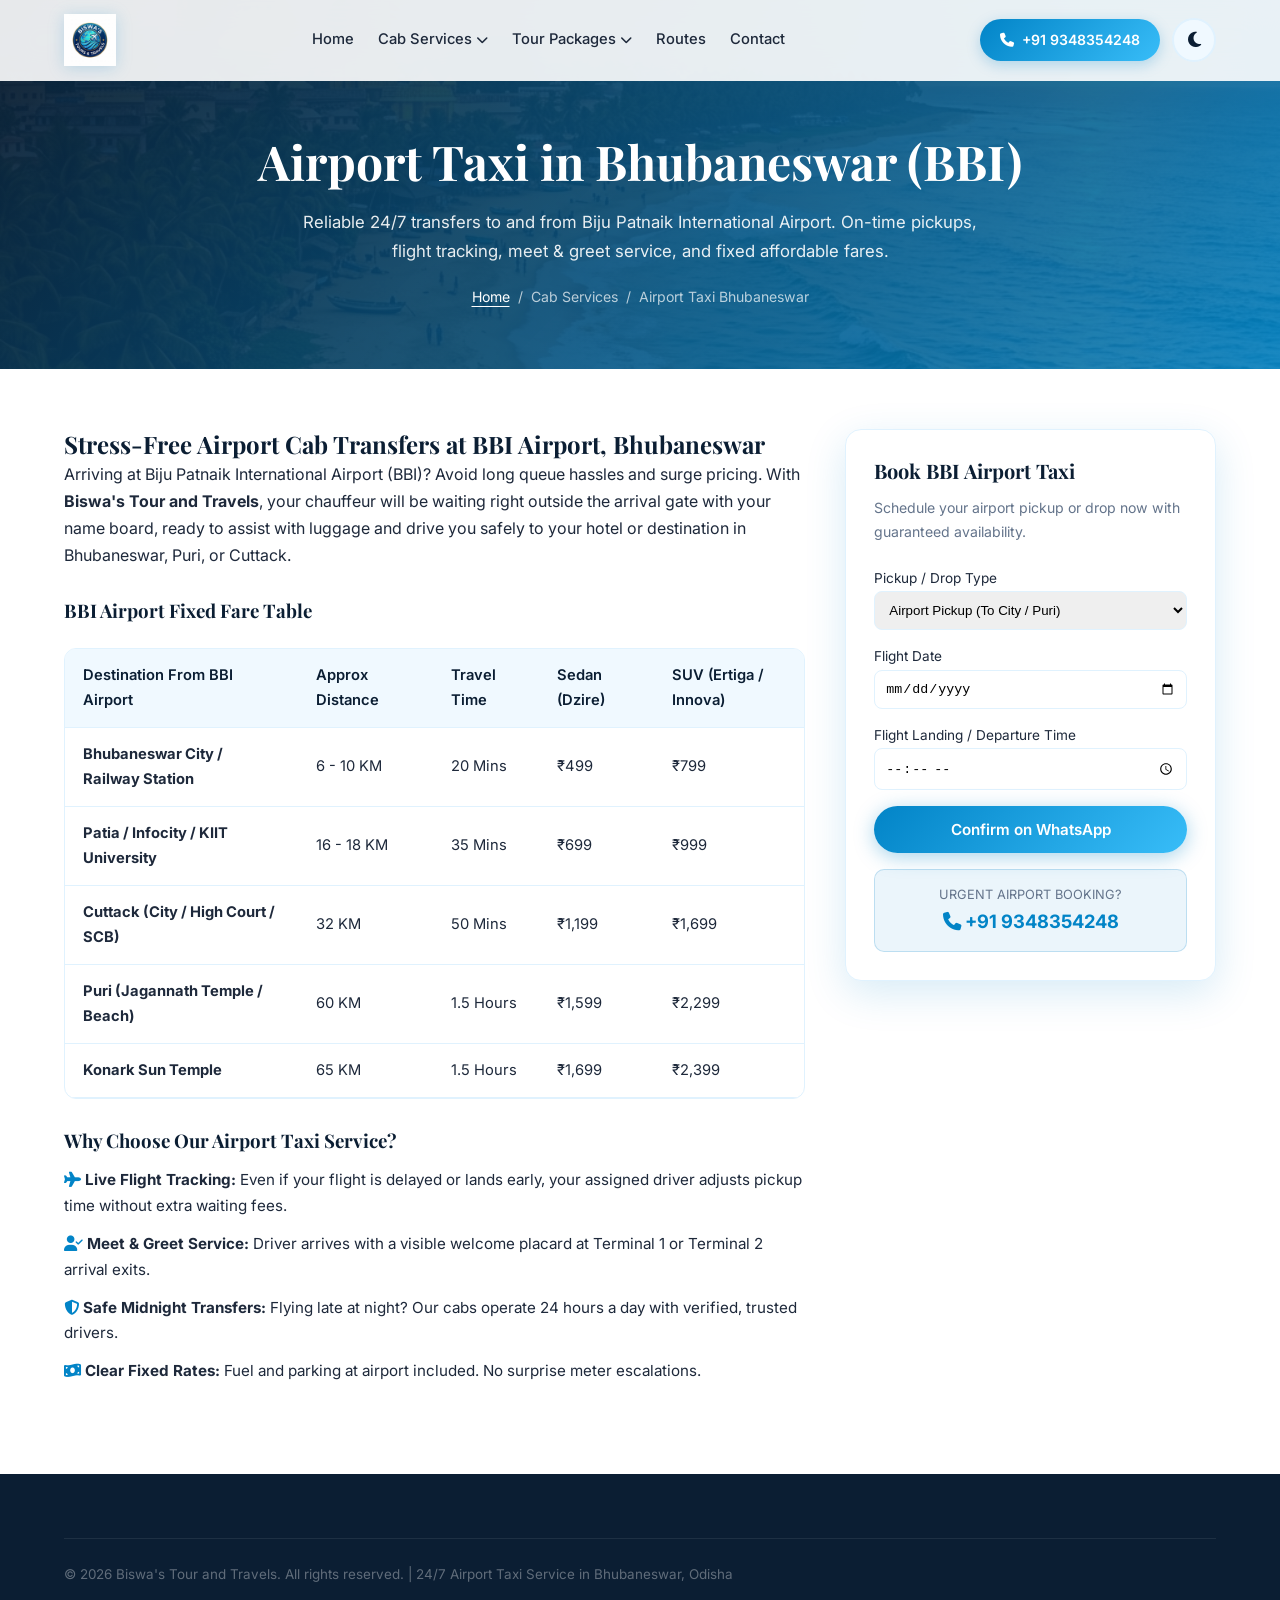
==== commit 837713db: "refactor: modernize navbar layout with improved mobile responsiveness, drop-down support, and refine" ====
--- a/airport-taxi-bhubaneswar.html
+++ b/airport-taxi-bhubaneswar.html
@@ -42,9 +42,8 @@
   <!-- NAVBAR -->
   <nav class="navbar scrolled" id="navbar">
     <div class="container">
-      <a href="index.html" class="logo">
-        <div class="logo-icon"><img src="./images/logo.png" alt="Biswa's Tour and Travels Logo"></div>
-        Biswa's Tour and Travels
+      <a href="index.html" class="logo" aria-label="Biswa's Tour and Travels">
+        <img src="./images/logo.png" alt="Biswa's Tour and Travels Logo" class="navbar-logo-img">
       </a>
       <div class="nav-links" id="nav-links">
         <a href="index.html">Home</a>
@@ -69,14 +68,17 @@
         </div>
         <a href="index.html#popular-routes">Routes</a>
         <a href="contact.html">Contact</a>
-        <a href="tel:+919348354248" class="nav-cta"><i class="fa-solid fa-phone"></i> +91 9348354248</a>
-      </div>
-      <button class="theme-toggle" id="theme-toggle" aria-label="Toggle dark mode">
-        <i class="fa-solid fa-moon"></i><i class="fa-solid fa-sun"></i>
-      </button>
-      <button class="hamburger" id="hamburger" aria-label="Toggle menu">
-        <span></span><span></span><span></span>
-      </button>
+      </div>
+
+      <div class="nav-actions">
+        <a href="tel:+919348354248" class="nav-phone-btn"><i class="fa-solid fa-phone"></i> +91 9348354248</a>
+        <button class="theme-toggle" id="theme-toggle" aria-label="Toggle dark mode">
+          <i class="fa-solid fa-moon"></i><i class="fa-solid fa-sun"></i>
+        </button>
+        <button class="hamburger" id="hamburger" aria-label="Toggle menu">
+          <span></span><span></span><span></span>
+        </button>
+      </div>
     </div>
   </nav>
 
--- a/style.css
+++ b/style.css
@@ -55,30 +55,21 @@
   border-bottom-color: var(--border);
   box-shadow: 0 4px 20px rgba(2,132,199,0.08);
 }
-.navbar .container { display: flex; align-items: center; justify-content: space-between; }
+.navbar .container { display: flex; align-items: center; justify-content: space-between; gap: 20px; }
 .logo {
-  display: flex; align-items: center; gap: 12px;
-  font-family: 'Playfair Display', serif; font-size: 1.35rem; font-weight: 700; color: var(--primary);
-}
-.logo-icon {
-  width: 52px; height: 52px;
-  border-radius: 50%; display: flex; align-items: center; justify-content: center;
-  overflow: hidden; flex-shrink: 0;
-  box-shadow: 0 4px 12px rgba(2,132,199,0.2);
-  background: white;
-}
-.logo-icon img {
-  width: 100%; height: 100%; object-fit: cover;
-}
-/* small image logo in navbar */
-.site-logo {
-  width: 52px; height: 52px; object-fit: contain; border-radius: 50%; display: inline-block;
-}
-.logo-text { font-family: 'Playfair Display', serif; font-size: 1.05rem; font-weight: 700; color: var(--primary); }
-.nav-links { display: flex; gap: 32px; align-items: center; }
+  display: flex; align-items: center; text-decoration: none;
+}
+.navbar-logo-img {
+  height: 52px; width: auto; max-width: 160px; object-fit: contain;
+  filter: drop-shadow(0 2px 8px rgba(2,132,199,0.2));
+  transition: var(--transition);
+}
+.logo:hover .navbar-logo-img { transform: scale(1.05); }
+
+.nav-links { display: flex; gap: 24px; align-items: center; }
 .nav-links a {
   font-size: 0.92rem; font-weight: 500; color: var(--text);
-  position: relative; padding: 4px 0;
+  position: relative; padding: 6px 0; display: inline-flex; align-items: center; gap: 4px;
 }
 .nav-links a::after {
   content: ''; position: absolute; bottom: -2px; left: 0; width: 0; height: 2px;
@@ -86,17 +77,24 @@
 }
 .nav-links a:hover { color: var(--primary); }
 .nav-links a:hover::after { width: 100%; }
-.nav-cta {
+
+.nav-actions {
+  display: flex; align-items: center; gap: 12px;
+}
+.nav-phone-btn {
+  display: inline-flex; align-items: center; gap: 8px;
   background: linear-gradient(135deg, var(--primary), var(--primary-light));
-  color: white !important; padding: 10px 24px; border-radius: 50px;
+  color: white !important; padding: 9px 20px; border-radius: 50px;
   font-weight: 600; font-size: 0.88rem;
-}
-.nav-cta::after { display: none !important; }
-.nav-cta:hover { transform: translateY(-2px); box-shadow: 0 6px 20px rgba(2,132,199,0.35); }
+  box-shadow: 0 4px 14px rgba(2,132,199,0.25);
+  transition: var(--transition); white-space: nowrap;
+}
+.nav-phone-btn::after { display: none !important; }
+.nav-phone-btn:hover { transform: translateY(-2px); box-shadow: 0 6px 20px rgba(2,132,199,0.4); color: white; }
 
 .hamburger {
   display: none; flex-direction: column; gap: 5px; cursor: pointer;
-  background: none; border: none; padding: 4px; z-index: 1001;
+  background: none; border: none; padding: 6px; z-index: 1001;
 }
 .hamburger span {
   width: 26px; height: 2.5px; background: var(--dark); border-radius: 4px;
@@ -105,6 +103,7 @@
 .hamburger.active span:nth-child(1) { transform: rotate(45deg) translate(5px, 5px); }
 .hamburger.active span:nth-child(2) { opacity: 0; }
 .hamburger.active span:nth-child(3) { transform: rotate(-45deg) translate(5px, -5px); }
+
 
 /* ─── HERO ─── */
 .hero {
@@ -606,33 +605,52 @@
 .reveal.visible { opacity: 1; transform: translateY(0); }
 
 /* ─── RESPONSIVE ─── */
-@media (max-width: 992px) {
+/* ─── RESPONSIVE ─── */
+@media (max-width: 1024px) {
+  .nav-links {
+    position: fixed; top: 0; right: -100%; width: 300px; height: 100vh;
+    background: white; flex-direction: column; padding: 85px 24px 36px;
+    gap: 4px; box-shadow: -8px 0 35px rgba(0,0,0,0.15); transition: right 0.35s cubic-bezier(0.4, 0, 0.2, 1);
+    overflow-y: auto; align-items: flex-start; z-index: 1000;
+  }
+  body.dark .nav-links {
+    background: #0f1c2b; box-shadow: -8px 0 35px rgba(0,0,0,0.5);
+  }
+  .nav-links.active { right: 0; }
+  .nav-links a, .nav-dropdown-toggle {
+    font-size: 0.98rem; padding: 11px 14px; width: 100%; border-radius: 8px;
+    display: flex; justify-content: space-between; align-items: center;
+  }
+  .nav-links a::after { display: none; }
+  .nav-links a:hover, .nav-dropdown-toggle:hover { background: var(--off-white); }
+  body.dark .nav-links a:hover, body.dark .nav-dropdown-toggle:hover { background: #15273b; }
+  
+  .nav-dropdown { width: 100%; }
+  .dropdown-menu {
+    position: static; box-shadow: none; border: none;
+    background: var(--off-white); border-radius: 8px;
+    margin: 4px 0 8px 10px; padding: 4px 0; opacity: 1;
+    visibility: visible; transform: none; display: none;
+    min-width: unset; width: calc(100% - 10px);
+  }
+  body.dark .dropdown-menu { background: #15273b; }
+  .nav-dropdown.open .dropdown-menu { display: block; }
+  .nav-dropdown.open .nav-dropdown-toggle i { transform: rotate(180deg); }
+
+  .hamburger { display: flex; }
+  .nav-phone-btn { display: none; } /* On mobile, the sticky bottom bar and mobile menu handle calling */
+
   .about-grid, .contact-grid { grid-template-columns: 1fr; gap: 40px; }
   .services-grid { grid-template-columns: 1fr 1fr; }
   .footer-grid { grid-template-columns: 1fr 1fr; }
-  .hero-stats { gap: 32px; }
-}
-
-@media (max-width: 768px) {
-  .nav-links {
-    position: fixed; top: 0; right: -100%; width: 280px; height: 100vh;
-    background: white; flex-direction: column; padding: 80px 32px 32px;
-    gap: 8px; box-shadow: -8px 0 30px rgba(0,0,0,0.1); transition: var(--transition);
-  }
-  .nav-links.active { right: 0; }
-  .nav-links a { font-size: 1.05rem; padding: 12px 0; width: 100%; }
-  .nav-links a::after { display: none; }
-  .hamburger { display: flex; }
-  .nav-cta { text-align: center; margin-top: 12px; }
-  .services-grid { grid-template-columns: 1fr; }
-  .hero-stats { flex-direction: column; gap: 20px; }
+  .hero-stats { gap: 24px; flex-wrap: wrap; }
   .form-grid { grid-template-columns: 1fr; }
   .booking-card { padding: 32px 24px; }
   .calc-card { padding: 32px 24px; }
-  .footer-grid { grid-template-columns: 1fr; gap: 32px; }
   .footer-bottom { flex-direction: column; gap: 12px; text-align: center; }
   .section { padding: 72px 0; }
 }
+
 
 @media (max-width: 480px) {
   .hero-btns { flex-direction: column; align-items: center; }
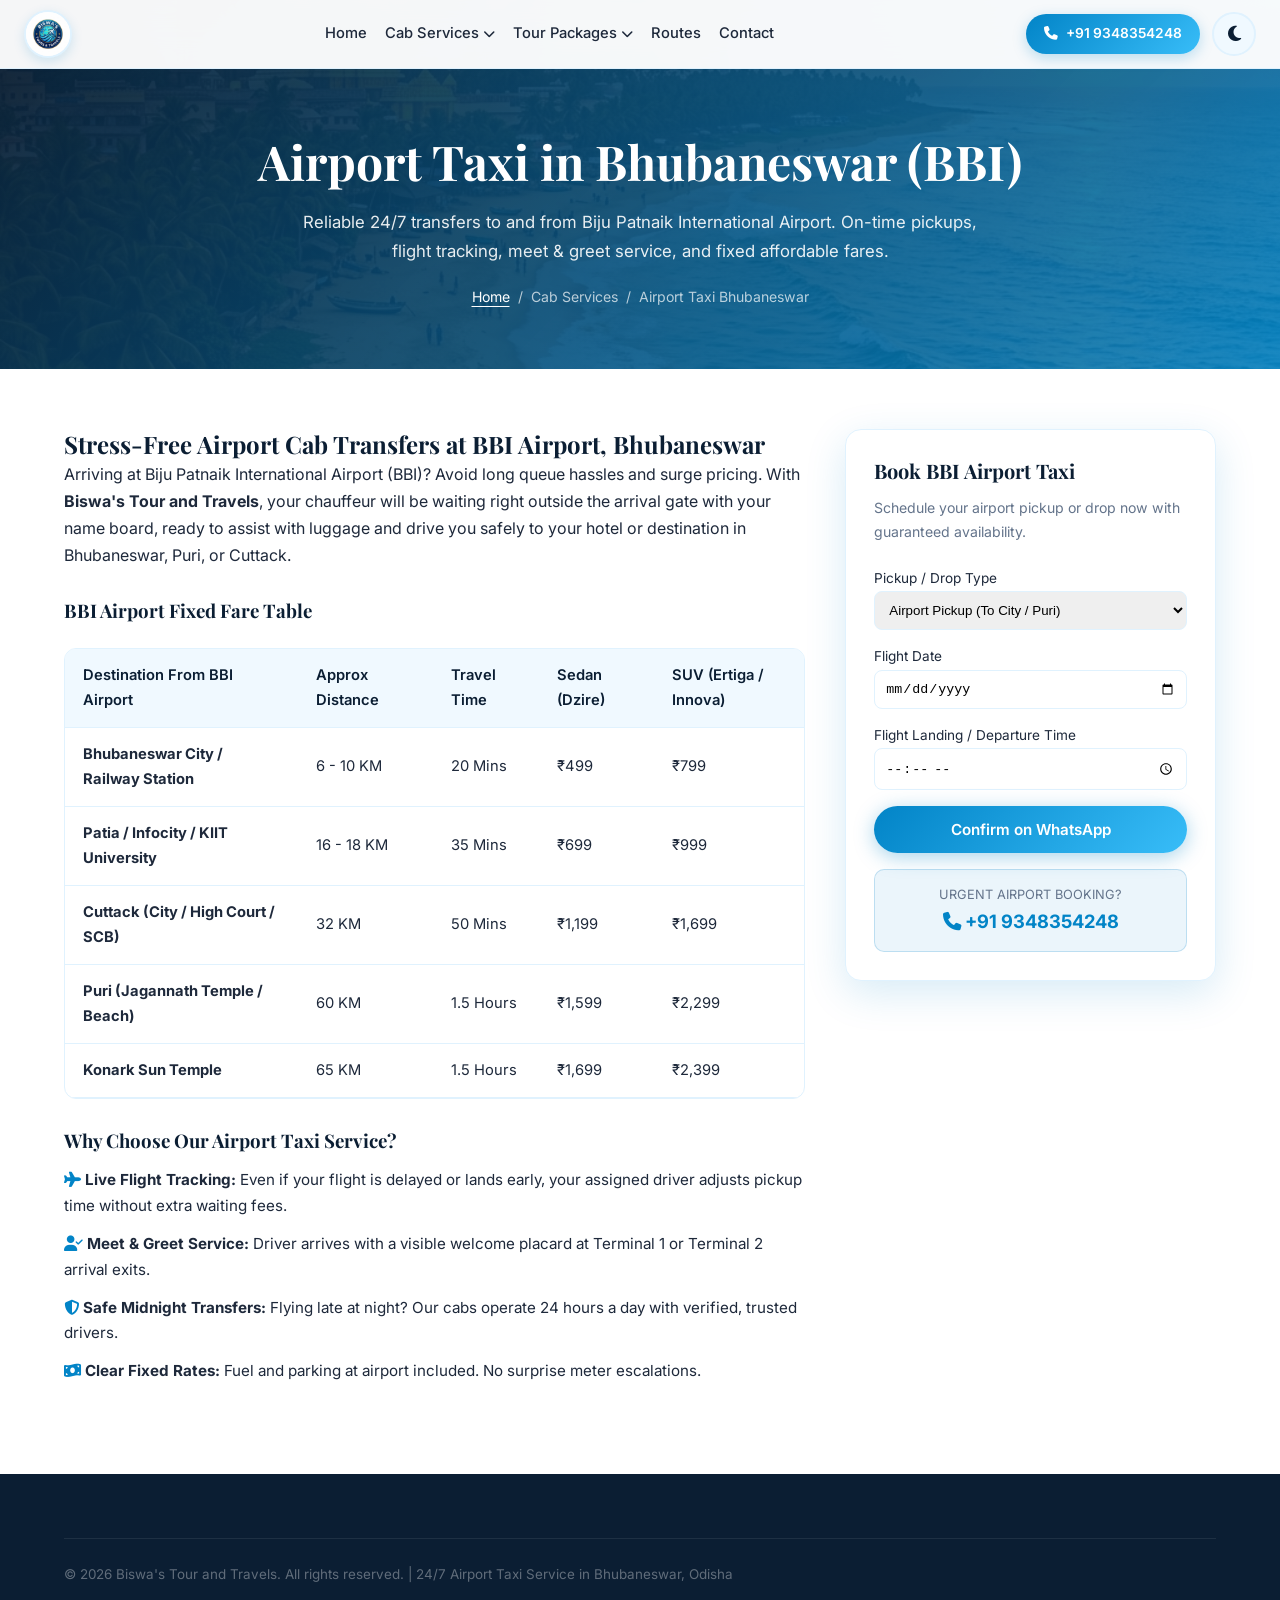
==== commit 138a9545: "feat: implement responsive mobile navigation drawer with header and contact footer" ====
--- a/airport-taxi-bhubaneswar.html
+++ b/airport-taxi-bhubaneswar.html
@@ -43,9 +43,18 @@
   <nav class="navbar scrolled" id="navbar">
     <div class="container">
       <a href="index.html" class="logo" aria-label="Biswa's Tour and Travels">
-        <img src="./images/logo.png" alt="Biswa's Tour and Travels Logo" class="navbar-logo-img">
+        <div class="logo-icon"><img src="./images/logo.png" alt="Biswa's Tour and Travels Emblem"></div>
       </a>
+      
       <div class="nav-links" id="nav-links">
+        <div class="mobile-nav-header">
+          <div class="mobile-nav-brand">
+            <div class="logo-icon"><img src="./images/logo.png" alt="Biswa's Tour and Travels"></div>
+            <span>Biswa's Travels</span>
+          </div>
+          <button class="nav-close-btn" aria-label="Close menu">&times;</button>
+        </div>
+
         <a href="index.html">Home</a>
         <div class="nav-dropdown">
           <a class="nav-dropdown-toggle">Cab Services <i class="fa-solid fa-chevron-down"></i></a>
@@ -68,6 +77,15 @@
         </div>
         <a href="index.html#popular-routes">Routes</a>
         <a href="contact.html">Contact</a>
+
+        <div class="mobile-nav-footer">
+          <a href="tel:+919348354248" class="mobile-drawer-btn drawer-btn-call">
+            <i class="fa-solid fa-phone"></i> Call (+91 9348354248)
+          </a>
+          <a href="https://wa.me/919348354248?text=Hello%20Biswa's%20Tour%20and%20Travels,%20I%20need%20a%20cab%20in%20Bhubaneswar." target="_blank" rel="noopener" class="mobile-drawer-btn drawer-btn-wa">
+            <i class="fa-brands fa-whatsapp"></i> WhatsApp Booking
+          </a>
+        </div>
       </div>
 
       <div class="nav-actions">
@@ -81,6 +99,7 @@
       </div>
     </div>
   </nav>
+  <div class="nav-overlay" id="nav-overlay"></div>
 
   <!-- PAGE HERO -->
   <section class="page-hero">
--- a/style.css
+++ b/style.css
@@ -44,65 +44,186 @@
 /* ─── NAVBAR ─── */
 .navbar {
   position: fixed; top: 0; left: 0; right: 0; z-index: 1000;
-  padding: 14px 0;
-  background: rgba(255,255,255,0.9);
+  padding: 10px 0;
+  background: rgba(255, 255, 255, 0.96);
   backdrop-filter: blur(16px);
-  border-bottom: 1px solid transparent;
+  -webkit-backdrop-filter: blur(16px);
+  border-bottom: 1px solid var(--border);
   transition: var(--transition);
 }
 .navbar.scrolled {
-  padding: 10px 0;
+  padding: 8px 0;
+  box-shadow: 0 4px 20px rgba(2, 132, 199, 0.08);
+}
+body.dark .navbar {
+  background: rgba(10, 19, 30, 0.96);
   border-bottom-color: var(--border);
-  box-shadow: 0 4px 20px rgba(2,132,199,0.08);
-}
-.navbar .container { display: flex; align-items: center; justify-content: space-between; gap: 20px; }
+}
+
+.navbar .container {
+  display: flex;
+  align-items: center;
+  justify-content: space-between;
+  gap: 16px;
+  max-width: 1320px;
+}
+
+/* ─── LOGO EMBLEM ─── */
 .logo {
-  display: flex; align-items: center; text-decoration: none;
-}
-.navbar-logo-img {
-  height: 52px; width: auto; max-width: 160px; object-fit: contain;
-  filter: drop-shadow(0 2px 8px rgba(2,132,199,0.2));
+  display: flex;
+  align-items: center;
+  text-decoration: none;
+  flex-shrink: 0;
+}
+.logo-icon {
+  width: 48px;
+  height: 48px;
+  border-radius: 50%;
+  overflow: hidden;
+  display: flex;
+  align-items: center;
+  justify-content: center;
+  background: white;
+  border: 2px solid var(--border);
+  box-shadow: 0 4px 12px rgba(2, 132, 199, 0.16);
+  transition: transform 0.25s ease, box-shadow 0.25s ease, border-color 0.25s ease;
+}
+.logo:hover .logo-icon {
+  transform: scale(1.06);
+  box-shadow: 0 6px 18px rgba(2, 132, 199, 0.25);
+  border-color: var(--primary-light);
+}
+.logo-icon img {
+  width: 100%;
+  height: 100%;
+  object-fit: cover;
+  display: block;
+}
+
+/* ─── NAV LINKS ─── */
+.nav-links {
+  display: flex;
+  gap: 18px;
+  align-items: center;
+}
+.nav-links a {
+  font-size: 0.92rem;
+  font-weight: 500;
+  color: var(--text);
+  position: relative;
+  padding: 6px 0;
+  display: inline-flex;
+  align-items: center;
+  gap: 4px;
+  white-space: nowrap;
+}
+.nav-links a::after {
+  content: '';
+  position: absolute;
+  bottom: -2px;
+  left: 0;
+  width: 0;
+  height: 2px;
+  background: var(--primary);
+  border-radius: 2px;
   transition: var(--transition);
 }
-.logo:hover .navbar-logo-img { transform: scale(1.05); }
-
-.nav-links { display: flex; gap: 24px; align-items: center; }
-.nav-links a {
-  font-size: 0.92rem; font-weight: 500; color: var(--text);
-  position: relative; padding: 6px 0; display: inline-flex; align-items: center; gap: 4px;
-}
-.nav-links a::after {
-  content: ''; position: absolute; bottom: -2px; left: 0; width: 0; height: 2px;
-  background: var(--primary); border-radius: 2px; transition: var(--transition);
-}
-.nav-links a:hover { color: var(--primary); }
-.nav-links a:hover::after { width: 100%; }
-
+.nav-links a:hover {
+  color: var(--primary);
+}
+.nav-links a:hover::after {
+  width: 100%;
+}
+body.dark .nav-links a {
+  color: #cbd5e1;
+}
+body.dark .nav-links a:hover {
+  color: var(--primary-light);
+}
+
+/* ─── NAV ACTIONS ─── */
 .nav-actions {
-  display: flex; align-items: center; gap: 12px;
+  display: flex;
+  align-items: center;
+  gap: 12px;
+  flex-shrink: 0;
 }
 .nav-phone-btn {
-  display: inline-flex; align-items: center; gap: 8px;
+  display: inline-flex;
+  align-items: center;
+  gap: 8px;
   background: linear-gradient(135deg, var(--primary), var(--primary-light));
-  color: white !important; padding: 9px 20px; border-radius: 50px;
-  font-weight: 600; font-size: 0.88rem;
-  box-shadow: 0 4px 14px rgba(2,132,199,0.25);
-  transition: var(--transition); white-space: nowrap;
-}
-.nav-phone-btn::after { display: none !important; }
-.nav-phone-btn:hover { transform: translateY(-2px); box-shadow: 0 6px 20px rgba(2,132,199,0.4); color: white; }
-
+  color: white !important;
+  padding: 8px 18px;
+  border-radius: 50px;
+  font-weight: 600;
+  font-size: 0.86rem;
+  box-shadow: 0 4px 14px rgba(2, 132, 199, 0.25);
+  transition: var(--transition);
+  white-space: nowrap;
+}
+.nav-phone-btn::after {
+  display: none !important;
+}
+.nav-phone-btn:hover {
+  transform: translateY(-2px);
+  box-shadow: 0 6px 20px rgba(2, 132, 199, 0.4);
+  color: white;
+}
+
+/* ─── HAMBURGER ─── */
 .hamburger {
-  display: none; flex-direction: column; gap: 5px; cursor: pointer;
-  background: none; border: none; padding: 6px; z-index: 1001;
+  display: none;
+  flex-direction: column;
+  gap: 5px;
+  cursor: pointer;
+  background: none;
+  border: none;
+  padding: 6px;
+  z-index: 1001;
 }
 .hamburger span {
-  width: 26px; height: 2.5px; background: var(--dark); border-radius: 4px;
+  width: 24px;
+  height: 2.5px;
+  background: var(--dark);
+  border-radius: 4px;
   transition: var(--transition);
 }
-.hamburger.active span:nth-child(1) { transform: rotate(45deg) translate(5px, 5px); }
-.hamburger.active span:nth-child(2) { opacity: 0; }
-.hamburger.active span:nth-child(3) { transform: rotate(-45deg) translate(5px, -5px); }
+body.dark .hamburger span {
+  background: #cbd5e1;
+}
+.hamburger.active span:nth-child(1) {
+  transform: rotate(45deg) translate(5px, 5px);
+}
+.hamburger.active span:nth-child(2) {
+  opacity: 0;
+}
+.hamburger.active span:nth-child(3) {
+  transform: rotate(-45deg) translate(5px, -5px);
+}
+
+/* ─── NAV OVERLAY (MOBILE) ─── */
+.nav-overlay {
+  position: fixed;
+  inset: 0;
+  background: rgba(0, 0, 0, 0.5);
+  backdrop-filter: blur(4px);
+  -webkit-backdrop-filter: blur(4px);
+  z-index: 998;
+  opacity: 0;
+  visibility: hidden;
+  transition: opacity 0.3s ease, visibility 0.3s ease;
+}
+.nav-overlay.active {
+  opacity: 1;
+  visibility: visible;
+}
+
+.mobile-nav-header,
+.mobile-nav-footer {
+  display: none;
+}
+
 
 
 /* ─── HERO ─── */
@@ -605,45 +726,173 @@
 .reveal.visible { opacity: 1; transform: translateY(0); }
 
 /* ─── RESPONSIVE ─── */
-/* ─── RESPONSIVE ─── */
-@media (max-width: 1024px) {
+@media (max-width: 1180px) {
+  .hamburger {
+    display: flex;
+  }
+  .nav-phone-btn {
+    display: none;
+  }
+
   .nav-links {
-    position: fixed; top: 0; right: -100%; width: 300px; height: 100vh;
-    background: white; flex-direction: column; padding: 85px 24px 36px;
-    gap: 4px; box-shadow: -8px 0 35px rgba(0,0,0,0.15); transition: right 0.35s cubic-bezier(0.4, 0, 0.2, 1);
-    overflow-y: auto; align-items: flex-start; z-index: 1000;
+    position: fixed;
+    top: 0;
+    right: -100%;
+    width: 320px;
+    max-width: 86vw;
+    height: 100vh;
+    background: white;
+    flex-direction: column;
+    padding: 20px 20px 40px;
+    gap: 4px;
+    box-shadow: -8px 0 35px rgba(0, 0, 0, 0.2);
+    transition: right 0.35s cubic-bezier(0.4, 0, 0.2, 1);
+    overflow-y: auto;
+    align-items: stretch;
+    z-index: 1000;
   }
   body.dark .nav-links {
-    background: #0f1c2b; box-shadow: -8px 0 35px rgba(0,0,0,0.5);
-  }
-  .nav-links.active { right: 0; }
-  .nav-links a, .nav-dropdown-toggle {
-    font-size: 0.98rem; padding: 11px 14px; width: 100%; border-radius: 8px;
-    display: flex; justify-content: space-between; align-items: center;
-  }
-  .nav-links a::after { display: none; }
-  .nav-links a:hover, .nav-dropdown-toggle:hover { background: var(--off-white); }
-  body.dark .nav-links a:hover, body.dark .nav-dropdown-toggle:hover { background: #15273b; }
-  
-  .nav-dropdown { width: 100%; }
+    background: #0f1c2b;
+    box-shadow: -8px 0 35px rgba(0, 0, 0, 0.6);
+  }
+  .nav-links.active {
+    right: 0;
+  }
+
+  /* Drawer Header */
+  .mobile-nav-header {
+    display: flex;
+    align-items: center;
+    justify-content: space-between;
+    padding-bottom: 16px;
+    margin-bottom: 12px;
+    border-bottom: 1px solid var(--border);
+  }
+  .mobile-nav-brand {
+    display: flex;
+    align-items: center;
+    gap: 10px;
+  }
+  .mobile-nav-brand span {
+    font-size: 0.95rem;
+    font-weight: 700;
+    color: var(--primary);
+  }
+  .nav-close-btn {
+    background: var(--off-white);
+    border: 1px solid var(--border);
+    border-radius: 50%;
+    width: 36px;
+    height: 36px;
+    font-size: 1.1rem;
+    color: var(--dark);
+    cursor: pointer;
+    display: flex;
+    align-items: center;
+    justify-content: center;
+    transition: var(--transition);
+  }
+  .nav-close-btn:hover {
+    background: var(--primary);
+    color: white;
+  }
+  body.dark .nav-close-btn {
+    background: #15273b;
+    border-color: #1a3048;
+    color: #cbd5e1;
+  }
+
+  /* Drawer Navigation Links */
+  .nav-links a,
+  .nav-dropdown-toggle {
+    font-size: 0.95rem;
+    padding: 11px 14px;
+    width: 100%;
+    border-radius: 8px;
+    display: flex;
+    justify-content: space-between;
+    align-items: center;
+    color: var(--text);
+  }
+  .nav-links a::after {
+    display: none;
+  }
+  .nav-links a:hover,
+  .nav-dropdown-toggle:hover {
+    background: var(--off-white);
+  }
+  body.dark .nav-links a:hover,
+  body.dark .nav-dropdown-toggle:hover {
+    background: #15273b;
+  }
+
+  /* Drawer Accordion Dropdowns */
+  .nav-dropdown {
+    width: 100%;
+  }
   .dropdown-menu {
-    position: static; box-shadow: none; border: none;
-    background: var(--off-white); border-radius: 8px;
-    margin: 4px 0 8px 10px; padding: 4px 0; opacity: 1;
-    visibility: visible; transform: none; display: none;
-    min-width: unset; width: calc(100% - 10px);
-  }
-  body.dark .dropdown-menu { background: #15273b; }
-  .nav-dropdown.open .dropdown-menu { display: block; }
-  .nav-dropdown.open .nav-dropdown-toggle i { transform: rotate(180deg); }
-
-  .hamburger { display: flex; }
-  .nav-phone-btn { display: none; } /* On mobile, the sticky bottom bar and mobile menu handle calling */
+    position: static;
+    box-shadow: none;
+    border: none;
+    background: var(--off-white);
+    border-radius: 8px;
+    margin: 4px 0 6px 12px;
+    padding: 4px 0;
+    opacity: 1;
+    visibility: visible;
+    transform: none;
+    display: none;
+    min-width: unset;
+    width: calc(100% - 12px);
+  }
+  body.dark .dropdown-menu {
+    background: #15273b;
+  }
+  .nav-dropdown.open .dropdown-menu {
+    display: block;
+  }
+  .nav-dropdown.open .nav-dropdown-toggle i {
+    transform: rotate(180deg);
+  }
+  .dropdown-menu a {
+    padding: 9px 14px;
+    font-size: 0.88rem;
+  }
+
+  /* Drawer Footer CTAs */
+  .mobile-nav-footer {
+    display: flex;
+    flex-direction: column;
+    gap: 10px;
+    margin-top: 20px;
+    padding-top: 16px;
+    border-top: 1px solid var(--border);
+  }
+  .mobile-drawer-btn {
+    display: flex;
+    align-items: center;
+    justify-content: center;
+    gap: 8px;
+    padding: 12px;
+    border-radius: 50px;
+    font-weight: 600;
+    font-size: 0.9rem;
+    text-align: center;
+    text-decoration: none;
+  }
+  .drawer-btn-call {
+    background: linear-gradient(135deg, var(--primary), var(--primary-light));
+    color: white !important;
+  }
+  .drawer-btn-wa {
+    background: #25d366;
+    color: white !important;
+  }
 
   .about-grid, .contact-grid { grid-template-columns: 1fr; gap: 40px; }
   .services-grid { grid-template-columns: 1fr 1fr; }
   .footer-grid { grid-template-columns: 1fr 1fr; }
-  .hero-stats { gap: 24px; flex-wrap: wrap; }
+  .hero-stats { gap: 20px; flex-wrap: wrap; }
   .form-grid { grid-template-columns: 1fr; }
   .booking-card { padding: 32px 24px; }
   .calc-card { padding: 32px 24px; }
